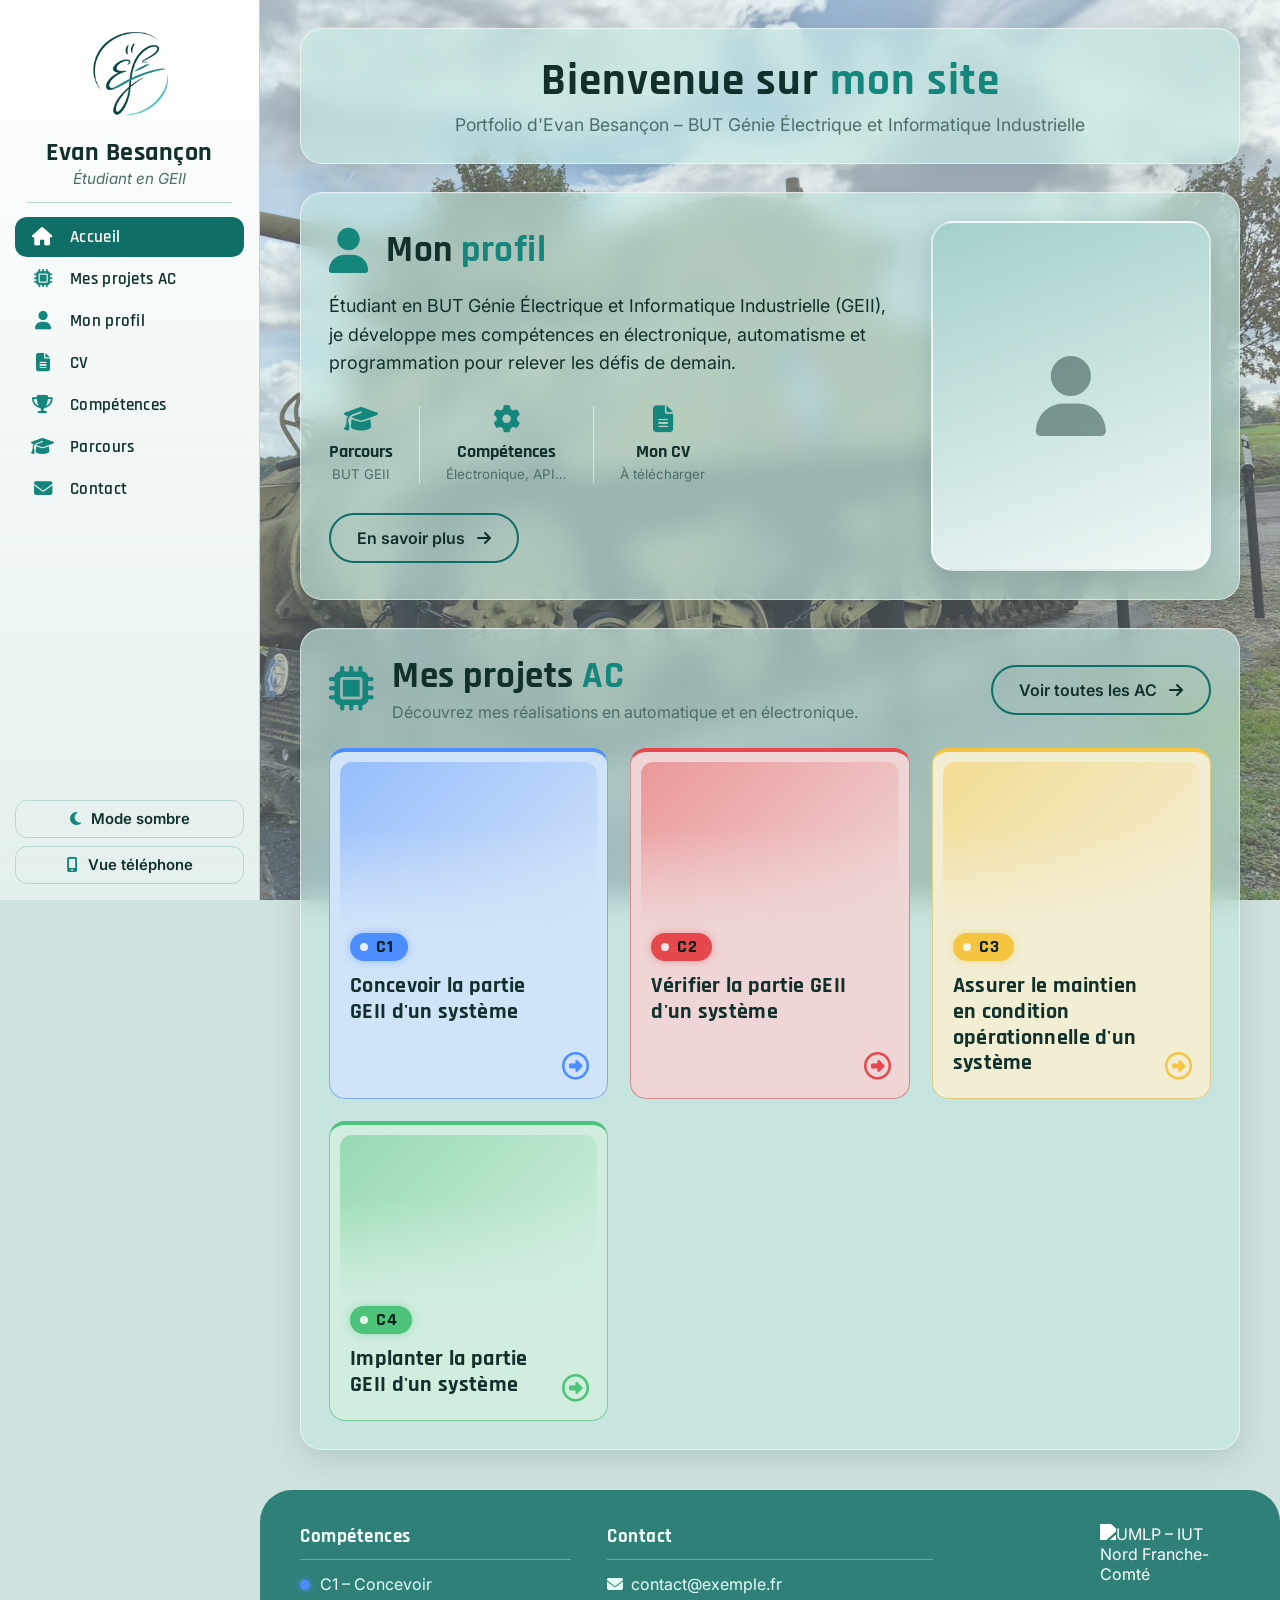
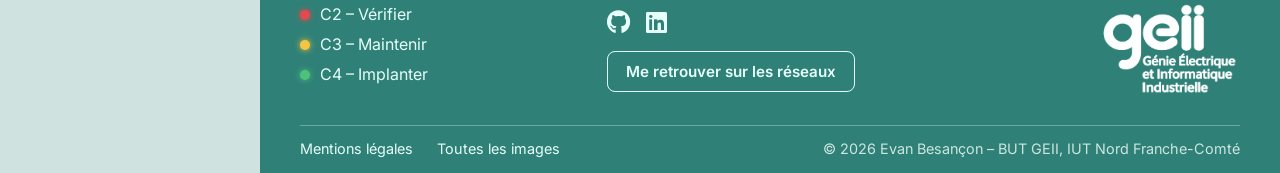
==== index.html @ 9018a8c1 "Update portfolio details and layout in index.html" ====
<!DOCTYPE html>
<html lang="fr">
<head>
  <meta charset="UTF-8">
  <meta name="viewport" content="width=device-width, initial-scale=1.0">
  <meta name="description" content="Portfolio d'Evan Besançon, étudiant en BUT GEII à l'IUT Nord Franche-Comté.">
  <title>Evan Besançon – Étudiant en GEII</title>
  <link rel="icon" href="images/logo.png">

  <link rel="preconnect" href="https://fonts.googleapis.com">
  <link rel="preconnect" href="https://fonts.gstatic.com" crossorigin>
  <link href="https://fonts.googleapis.com/css2?family=Inter:wght@400;500;600&family=Rajdhani:wght@600;700&display=swap" rel="stylesheet">
  <link rel="stylesheet" href="https://cdnjs.cloudflare.com/ajax/libs/font-awesome/6.5.1/css/all.min.css">

  <script>
    (function () {
      var root = document.documentElement;
      var theme = null, view = null;
      try { theme = localStorage.getItem("theme"); view = localStorage.getItem("view"); } catch (e) {}
      if (!theme) theme = window.matchMedia("(prefers-color-scheme: light)").matches ? "light" : "dark";
      if (!view) view = window.matchMedia("(max-width: 820px)").matches ? "phone" : "pc";
      root.setAttribute("data-theme", theme);
      root.setAttribute("data-view", view);
    })();
  </script>

  <style>
    /* ======================================================
       RÉGLAGES RAPIDES
       --wallpaper      : image de fond
       --veil-opacity   : voile sur l'image (0 = image pure)
       --glass-opacity  : part de turquoise des blocs vitrés
       --glass-blur     : intensité du flou derrière la vitre
       --logo-filter    : aspect des logos du footer
                          "brightness(0) invert(1)" = logos blancs
                          "none" = logos dans leurs couleurs d'origine
       ====================================================== */
    :root {
      --wallpaper: url("images/fond.jpg");
      --veil-opacity: .3;
      --glass-opacity: .65;
      --glass-blur: 14px;
      --logo-filter: brightness(0) invert(1);
    }

    /* ================= THÈMES ================= */
    :root, :root[data-theme="dark"] {
      --outer: #072523;
      --bg: #0c3835;
      --panel: #13524d;
      --card: #1a645e;
      --border: #2f8c84;
      --accent: #6fd6c8;
      --accent-dark: #23857b;
      --text: #f1ede0;
      --muted: #b5d6d0;
      --shadow: rgba(0, 0, 0, .35);
      --glass-bg: rgba(19, 82, 77, var(--glass-opacity));
      --glass-border: rgba(255, 255, 255, .18);
      --footer-bg: #082826;
      --footer-text: #f1ede0;
      --footer-link: #6fd6c8;
      --footer-line: rgba(255, 255, 255, .15);
    }
    :root[data-theme="light"] {
      --outer: #cfe2df;
      --bg: #e4f0ee;
      --panel: #ffffff;
      --card: #f1f8f7;
      --border: #b9d6d1;
      --accent: #14867b;
      --accent-dark: #0f6f66;
      --text: #10302c;
      --muted: #4b6e69;
      --shadow: rgba(16, 48, 44, .15);
      --glass-bg: rgba(196, 230, 225, var(--glass-opacity));
      --glass-border: rgba(255, 255, 255, .55);
      /* Footer plus clair en mode clair (change cette valeur pour ajuster) */
      --footer-bg: #2f8077;
      --footer-text: #f4fffd;
      --footer-link: #e6fffb;
      --footer-line: rgba(255, 255, 255, .3);
    }
    :root {
      --c1: #4c8dff;
      --c2: #e5484d;
      --c3: #f5c542;
      --c4: #4cc27a;
    }

    * { margin: 0; padding: 0; box-sizing: border-box; }
    html { scroll-behavior: smooth; }
    :root.menu-open body { overflow: hidden; }

    body {
      font-family: "Inter", "Segoe UI", Arial, sans-serif;
      background: var(--outer);
      color: var(--text);
      transition: background .3s, color .3s;
    }
    h1, h2, h3, h4, .badge, .menu a, .topbar-title { font-family: "Rajdhani", "Inter", sans-serif; }

    /* ================= FOND D'ÉCRAN ================= */
    body::before {
      content: "";
      position: fixed; inset: 0;
      z-index: -2;
      background-color: var(--bg);
      background-image: var(--wallpaper);
      background-size: cover;
      background-position: center;
      background-repeat: no-repeat;
    }
    body::after {
      content: "";
      position: fixed; inset: 0;
      z-index: -1;
      background: var(--outer);
      opacity: var(--veil-opacity);
      pointer-events: none;
    }

    /* ================= STRUCTURE ================= */
    .app { display: flex; min-height: 100vh; background: transparent; }
    .drawer-layer { display: contents; }
    .overlay { display: none; }
    .topbar { display: none; }
    .page { flex: 1; min-width: 0; display: flex; flex-direction: column; min-height: 100vh; }

    /* ================= ANIMATION (sans flash) ================= */
    .boot { animation: boot .7s ease-out backwards; animation-delay: calc(var(--i, 0) * 110ms); }
    @keyframes boot {
      from { opacity: 0; transform: translateY(12px); }
      to   { opacity: 1; transform: none; }
    }
    .badge { box-shadow: 0 0 8px 0 color-mix(in srgb, var(--c) 45%, transparent); }
    .led { animation: led 1s ease-out backwards; animation-delay: calc(var(--i, 0) * 110ms + 300ms); }
    @keyframes led {
      from { box-shadow: 0 0 0 0 transparent; filter: brightness(.85); }
      60%  { box-shadow: 0 0 12px 1px color-mix(in srgb, var(--c) 55%, transparent); }
      to   { box-shadow: 0 0 8px 0 color-mix(in srgb, var(--c) 45%, transparent); filter: none; }
    }
    @media (prefers-reduced-motion: reduce) {
      .boot, .led { animation: none !important; }
      html { scroll-behavior: auto; }
    }

    /* ================= BARRE LATÉRALE ================= */
    .sidebar {
      width: 260px;
      flex-shrink: 0;
      align-self: flex-start;
      background: linear-gradient(180deg, var(--panel), var(--bg));
      border-right: 1px solid var(--border);
      padding: 20px 15px 16px;
      display: flex;
      flex-direction: column;
      position: sticky;
      top: 0;
      height: 100vh;
      overflow-y: auto;
      scrollbar-width: thin;
    }
    .logo { text-align: center; }
    .logo img { width: 110px; height: 110px; object-fit: contain; }
    .logo h1 { font-size: 1.6rem; margin-top: 4px; letter-spacing: .5px; line-height: 1.15; }
    .logo p { font-style: italic; color: var(--muted); margin-top: 2px; font-size: .95rem; }
    .sidebar hr { border: none; border-top: 1px solid var(--border); margin: 14px 12px; }

    .menu { list-style: none; display: flex; flex-direction: column; gap: 2px; }
    .menu a {
      display: flex; align-items: center; gap: 14px;
      padding: 9px 15px;
      border-radius: 12px;
      color: var(--text);
      text-decoration: none;
      font-weight: 600;
      font-size: 1.05rem;
      letter-spacing: .3px;
      transition: background .2s;
    }
    .menu a i { width: 26px; text-align: center; font-size: 1.15rem; color: var(--accent); }
    .menu a:hover { background: color-mix(in srgb, var(--accent) 18%, transparent); }
    .menu a.active { background: var(--accent-dark); color: #fff; }
    .menu a.active i { color: #fff; }

    .sidebar-bottom { margin-top: auto; padding-top: 14px; }
    .toggles { display: flex; flex-direction: column; gap: 8px; }
    .toggle-btn {
      width: 100%;
      display: flex; align-items: center; justify-content: center; gap: 10px;
      padding: 9px 14px;
      background: transparent;
      color: var(--text);
      border: 1px solid var(--border);
      border-radius: 12px;
      font: 600 .93rem "Inter", sans-serif;
      cursor: pointer;
      transition: background .2s;
    }
    .toggle-btn:hover { background: color-mix(in srgb, var(--accent) 18%, transparent); }
    .toggle-btn i { color: var(--accent); }

    :root[data-theme="dark"]  .icon-moon, :root[data-theme="dark"]  .lbl-dark  { display: none; }
    :root[data-theme="light"] .icon-sun,  :root[data-theme="light"] .lbl-light { display: none; }
    :root[data-view="pc"]    .icon-desktop, :root[data-view="pc"]    .lbl-pc    { display: none; }
    :root[data-view="phone"] .icon-phone,   :root[data-view="phone"] .lbl-phone { display: none; }

    @media (max-height: 760px) {
      .sidebar { padding: 14px 14px 12px; }
      .logo img { width: 84px; height: 84px; }
      .logo h1 { font-size: 1.4rem; }
      .sidebar hr { margin: 10px 12px; }
      .menu a { padding: 7px 14px; font-size: 1rem; }
      .toggle-btn { padding: 7px 12px; }
    }

    /* ================= CONTENU ================= */
    main { flex: 1; padding: 28px 40px 40px; display: flex; flex-direction: column; gap: 28px; }

    section.block {
      background: var(--glass-bg);
      -webkit-backdrop-filter: blur(var(--glass-blur)) saturate(1.2);
      backdrop-filter: blur(var(--glass-blur)) saturate(1.2);
      border: 1px solid var(--glass-border);
      border-radius: 22px;
      padding: 28px;
      box-shadow: 0 8px 32px var(--shadow), inset 0 1px 0 rgba(255, 255, 255, .12);
    }
    .section-header {
      display: flex; align-items: center; justify-content: space-between;
      flex-wrap: wrap; gap: 16px;
      margin-bottom: 26px;
    }
    .section-title { display: flex; align-items: center; gap: 18px; }
    .section-title > i { font-size: 2.8rem; color: var(--accent); }
    .section-title h2 { font-size: 2.3rem; line-height: 1.1; letter-spacing: .5px; }
    .section-title h2 span { color: var(--accent); }
    .section-title p { color: var(--muted); margin-top: 4px; }

    .btn {
      display: inline-flex; align-items: center; gap: 12px;
      padding: 13px 26px;
      border: 2px solid var(--accent-dark);
      border-radius: 40px;
      color: var(--text);
      text-decoration: none;
      font-weight: 600;
      transition: background .2s, color .2s;
    }
    .btn:hover { background: var(--accent-dark); color: #fff; }

    /* ================= BANNIÈRE DE BIENVENUE ================= */
    .welcome { text-align: center; padding: 30px 28px; }
    .welcome h2 { font-size: 2.8rem; line-height: 1.1; letter-spacing: 1px; }
    .welcome h2 span { color: var(--accent); }
    .welcome p { color: var(--muted); margin-top: 8px; font-size: 1.1rem; }

    /* ================= PROFIL ================= */
    .profile-layout { display: grid; grid-template-columns: 1fr 280px; gap: 36px; align-items: center; }
    .profile-content .section-title { margin-bottom: 18px; }
    .profile-text { font-size: 1.12rem; line-height: 1.6; margin-bottom: 28px; }

    .profile-info { display: flex; flex-wrap: wrap; row-gap: 14px; margin-bottom: 30px; }
    .info-item {
      text-align: center; padding: 0 26px;
      border-left: 1px solid var(--glass-border);
      color: var(--text); text-decoration: none;
    }
    .info-item:first-child { border-left: none; padding-left: 0; }
    .info-item i { font-size: 1.7rem; color: var(--accent); }
    .info-item strong { display: block; margin-top: 8px; font-family: "Rajdhani", sans-serif; font-size: 1.1rem; }
    .info-item small { color: var(--muted); }

    /* Emplacement de la photo : dépose images/photo.jpg */
    .profile-photo {
      position: relative;
      aspect-ratio: 4 / 5;
      border-radius: 22px;
      overflow: hidden;
      border: 2px solid var(--glass-border);
      background: linear-gradient(160deg, color-mix(in srgb, var(--accent) 35%, var(--card)), var(--card));
      box-shadow: 0 8px 28px var(--shadow);
      display: grid; place-items: center;
    }
    .profile-photo > i { font-size: 5rem; color: color-mix(in srgb, var(--text) 45%, transparent); }
    .profile-photo img { position: absolute; inset: 0; width: 100%; height: 100%; object-fit: cover; }

    /* ================= CARTES C1 → C4 (pleines) ================= */
    .projects {
      display: grid;
      grid-template-columns: repeat(auto-fit, minmax(220px, 1fr));
      gap: 22px;
    }
    .project-card {
      --card-bg: color-mix(in srgb, var(--c) 20%, var(--card));
      position: relative;
      display: flex; flex-direction: column;
      background: var(--card-bg);
      border: 1px solid color-mix(in srgb, var(--c) 55%, var(--border));
      border-top: 4px solid var(--c);
      border-radius: 16px;
      overflow: hidden;
      color: var(--text);
      text-decoration: none;
      transition: transform .25s, box-shadow .25s;
    }
    .project-card:hover {
      transform: translateY(-5px);
      box-shadow: 0 12px 30px color-mix(in srgb, var(--c) 40%, transparent);
    }
    .project-card.c1 { --c: var(--c1); }
    .project-card.c2 { --c: var(--c2); }
    .project-card.c3 { --c: var(--c3); }
    .project-card.c4 { --c: var(--c4); }

    /* Espace image : arrondi, fond en dégradé vers la couleur de la carte */
    .thumb {
      position: relative;
      height: 165px;
      margin: 10px 10px 0;
      border-radius: 12px;
      overflow: hidden;
      background-image:
        var(--img, none),
        linear-gradient(135deg, color-mix(in srgb, var(--c) 55%, var(--card)), color-mix(in srgb, var(--c) 18%, var(--card)));
      background-size: cover;
      background-position: center;
    }
    .thumb::after {
      content: "";
      position: absolute; inset: 0;
      background: linear-gradient(180deg, transparent 40%, var(--card-bg) 100%);
    }
    .card-body {
      position: relative;
      padding: 6px 20px 22px;
      flex: 1;
      display: flex; flex-direction: column; gap: 12px;
    }
    .badge {
      align-self: flex-start;
      display: inline-flex; align-items: center; gap: 8px;
      padding: 3px 14px 3px 10px;
      border-radius: 20px;
      background: var(--c);
      color: #0b1f1c;
      font-weight: 700;
      font-size: 1.1rem;
      letter-spacing: 1px;
    }
    .badge::before { content: ""; width: 8px; height: 8px; border-radius: 50%; background: #fff; opacity: .85; }
    .project-card h3 { font-size: 1.35rem; line-height: 1.2; letter-spacing: .3px; padding-right: 40px; }
    .project-card .go {
      position: absolute; right: 18px; bottom: 18px;
      font-size: 1.7rem;
      color: var(--c);
      transition: transform .2s;
    }
    .project-card:hover .go { transform: translateX(4px); }

    /* ================= FOOTER (compact) ================= */
    footer {
      background: var(--footer-bg);
      color: var(--footer-text);
      border-radius: 32px 32px 0 0;
      padding: 34px 40px 16px;
      transition: background .3s;
    }
    .footer-grid {
      display: grid;
      grid-template-columns: 1fr 1.2fr 1fr;
      gap: 36px;
      padding-bottom: 24px;
      border-bottom: 1px solid var(--footer-line);
    }
    footer h4 {
      font-size: 1.2rem;
      letter-spacing: .5px;
      padding-bottom: 10px;
      margin-bottom: 14px;
      border-bottom: 1px solid var(--footer-line);
    }
    footer ul { list-style: none; display: flex; flex-direction: column; gap: 10px; }
    footer a { color: var(--footer-link); text-decoration: none; }
    footer a:hover { text-decoration: underline; }
    .dot {
      display: inline-block; width: 10px; height: 10px; border-radius: 50%;
      margin-right: 10px;
      box-shadow: 0 0 6px currentColor;
    }
    .dot.c1 { background: var(--c1); color: var(--c1); }
    .dot.c2 { background: var(--c2); color: var(--c2); }
    .dot.c3 { background: var(--c3); color: var(--c3); }
    .dot.c4 { background: var(--c4); color: var(--c4); }

    .socials { display: flex; gap: 16px; font-size: 1.5rem; margin: 14px 0; }
    .btn-footer {
      display: inline-block;
      padding: 10px 18px;
      border: 1px solid var(--footer-link);
      border-radius: 8px;
      font-weight: 600;
      font-size: .95rem;
    }
    .btn-footer:hover { background: var(--footer-link); color: var(--footer-bg); text-decoration: none; }

    /* Logos sans fond, petits */
    .footer-logo { display: flex; flex-direction: column; gap: 12px; align-items: flex-end; }
    .footer-logo img { display: block; width: 100%; max-width: 140px; filter: var(--logo-filter); }

    .footer-bottom {
      display: flex; flex-wrap: wrap; justify-content: space-between; gap: 10px;
      padding-top: 14px;
      font-size: .9rem;
    }
    .footer-bottom ul { flex-direction: row; flex-wrap: wrap; gap: 24px; }
    .footer-bottom span { opacity: .8; }

    /* ======================================================
       VUE TÉLÉPHONE
       ====================================================== */
    :root[data-view="phone"] .app {
      display: block;
      max-width: 430px;
      margin: 0 auto;
      background: transparent;
      border-inline: 1px solid var(--border);
      box-shadow: 0 0 40px var(--shadow);
    }
    :root[data-view="phone"] .topbar {
      display: flex; align-items: center; justify-content: space-between;
      position: sticky; top: 0; z-index: 20;
      padding: 10px 14px;
      background: var(--panel);
      border-bottom: 1px solid var(--border);
    }
    .topbar-btn {
      width: 44px; height: 44px;
      display: grid; place-items: center;
      background: transparent;
      color: var(--text);
      border: 1px solid var(--border);
      border-radius: 12px;
      font-size: 1.25rem;
      cursor: pointer;
    }
    .topbar-btn i { color: var(--accent); }
    .topbar-title { font-size: 1.35rem; font-weight: 700; letter-spacing: .5px; }

    :root[data-view="phone"] .drawer-layer {
      display: block;
      position: fixed; top: 0; bottom: 0;
      left: max(0px, calc(50vw - 215px));
      width: min(100vw, 430px);
      overflow: hidden;
      pointer-events: none;
      z-index: 50;
    }
    :root[data-view="phone"] .overlay {
      display: block;
      position: absolute; inset: 0;
      background: rgba(0, 0, 0, .55);
      opacity: 0;
      transition: opacity .3s;
    }
    :root[data-view="phone"] .sidebar {
      position: absolute; top: 0; bottom: 0; left: 0;
      width: 285px; max-width: 85%;
      height: auto;
      align-self: auto;
      transform: translateX(-100%);
      visibility: hidden;
      transition: transform .3s ease, visibility .3s;
      pointer-events: auto;
      box-shadow: 8px 0 30px var(--shadow);
    }
    :root.menu-open .overlay { opacity: 1; pointer-events: auto; }
    :root.menu-open .sidebar { transform: none; visibility: visible; }

    :root[data-view="phone"] main { padding: 18px 16px 28px; gap: 20px; }
    :root[data-view="phone"] section.block { padding: 18px; border-radius: 18px; }
    :root[data-view="phone"] .section-header { margin-bottom: 18px; }
    :root[data-view="phone"] .section-title > i { font-size: 2.1rem; }
    :root[data-view="phone"] .section-title h2 { font-size: 1.8rem; }
    :root[data-view="phone"] .section-title p { font-size: .92rem; }
    :root[data-view="phone"] .btn { padding: 11px 20px; font-size: .95rem; }
    :root[data-view="phone"] .welcome h2 { font-size: 2rem; }
    :root[data-view="phone"] .welcome p { font-size: 1rem; }
    :root[data-view="phone"] .profile-layout { grid-template-columns: 1fr; gap: 22px; }
    :root[data-view="phone"] .profile-photo { order: -1; width: 70%; max-width: 240px; margin: 0 auto; }
    :root[data-view="phone"] .profile-text { font-size: 1rem; }
    :root[data-view="phone"] .info-item { padding: 0 16px; }
    :root[data-view="phone"] .projects { grid-template-columns: 1fr; gap: 16px; }
    :root[data-view="phone"] footer { padding: 28px 20px 16px; border-radius: 26px 26px 0 0; }
    :root[data-view="phone"] .footer-grid { grid-template-columns: 1fr; gap: 24px; }
    :root[data-view="phone"] .footer-logo { align-items: flex-start; flex-direction: row; gap: 20px; }
    :root[data-view="phone"] .footer-logo img { max-width: 120px; }
    :root[data-view="phone"] .footer-bottom { flex-direction: column; }

    @media (max-width: 1000px) {
      :root[data-view="pc"] .profile-layout { grid-template-columns: 1fr 220px; }
    }
  </style>
</head>
<body>
<div class="app">

  <!-- ============ TIROIR (sidebar) ============ -->
  <div class="drawer-layer">
    <div class="overlay" id="overlay"></div>

    <aside class="sidebar" id="sidebar">
      <div class="logo boot" style="--i:0">
        <img src="images/logo.png" alt="Logo Evan Besançon">
        <h1>Evan Besançon</h1>
        <p>Étudiant en GEII</p>
      </div>
      <hr>
      <ul class="menu">
        <li class="boot" style="--i:1"><a href="index.html" class="active"><i class="fa-solid fa-house"></i> Accueil</a></li>
        <li class="boot" style="--i:1"><a href="projets.html"><i class="fa-solid fa-microchip"></i> Mes projets AC</a></li>
        <li class="boot" style="--i:2"><a href="profil.html"><i class="fa-solid fa-user"></i> Mon profil</a></li>
        <li class="boot" style="--i:2"><a href="cv.html"><i class="fa-solid fa-file-lines"></i> CV</a></li>
        <li class="boot" style="--i:3"><a href="competences.html"><i class="fa-solid fa-trophy"></i> Compétences</a></li>
        <li class="boot" style="--i:3"><a href="parcours.html"><i class="fa-solid fa-graduation-cap"></i> Parcours</a></li>
        <li class="boot" style="--i:4"><a href="contact.html"><i class="fa-solid fa-envelope"></i> Contact</a></li>
      </ul>

      <div class="sidebar-bottom boot" style="--i:4">
        <div class="toggles">
          <button class="toggle-btn" data-action="theme" type="button" aria-label="Changer de thème">
            <i class="fa-solid fa-moon icon-moon"></i>
            <i class="fa-solid fa-sun icon-sun"></i>
            <span class="lbl-light">Mode clair</span>
            <span class="lbl-dark">Mode sombre</span>
          </button>
          <button class="toggle-btn" data-action="view" type="button" aria-label="Changer de vue">
            <i class="fa-solid fa-mobile-screen icon-phone"></i>
            <i class="fa-solid fa-desktop icon-desktop"></i>
            <span class="lbl-phone">Vue téléphone</span>
            <span class="lbl-pc">Vue PC</span>
          </button>
        </div>
      </div>
    </aside>
  </div>

  <!-- ============ PAGE ============ -->
  <div class="page">

    <header class="topbar">
      <button class="topbar-btn" id="menuBtn" type="button" aria-label="Ouvrir le menu" aria-expanded="false">
        <i class="fa-solid fa-bars"></i>
      </button>
      <span class="topbar-title">Evan Besançon</span>
      <button class="topbar-btn" data-action="view" type="button" aria-label="Passer en vue PC">
        <i class="fa-solid fa-desktop"></i>
      </button>
    </header>

    <main>

      <!-- BIENVENUE -->
      <section class="block welcome boot" style="--i:1">
        <h2>Bienvenue sur <span>mon site</span></h2>
        <p>Portfolio d'Evan Besançon – BUT Génie Électrique et Informatique Industrielle</p>
      </section>

      <!-- PROFIL -->
      <section class="block boot" style="--i:2">
        <div class="profile-layout">
          <div class="profile-content">
            <div class="section-title">
              <i class="fa-solid fa-user"></i>
              <h2>Mon <span>profil</span></h2>
            </div>

            <p class="profile-text">
              Étudiant en BUT Génie Électrique et Informatique Industrielle (GEII),
              je développe mes compétences en électronique, automatisme et
              programmation pour relever les défis de demain.
            </p>

            <div class="profile-info">
              <a class="info-item" href="parcours.html">
                <i class="fa-solid fa-graduation-cap"></i>
                <strong>Parcours</strong>
                <small>BUT GEII</small>
              </a>
              <a class="info-item" href="competences.html">
                <i class="fa-solid fa-gear"></i>
                <strong>Compétences</strong>
                <small>Électronique, API…</small>
              </a>
              <a class="info-item" href="cv.pdf" download>
                <i class="fa-solid fa-file-lines"></i>
                <strong>Mon CV</strong>
                <small>À télécharger</small>
              </a>
            </div>

            <a href="profil.html" class="btn">En savoir plus <i class="fa-solid fa-arrow-right"></i></a>
          </div>

          <!-- Ta photo : dépose images/photo.jpg -->
          <div class="profile-photo">
            <i class="fa-solid fa-user"></i>
            <img src="images/photo.jpg" alt="Photo d'Evan Besançon" onerror="this.remove()">
          </div>
        </div>
      </section>

      <!-- COMPÉTENCES C1 → C4 -->
      <section class="block boot" style="--i:3">
        <div class="section-header">
          <div class="section-title">
            <i class="fa-solid fa-microchip"></i>
            <div>
              <h2>Mes projets <span>AC</span></h2>
              <p>Découvrez mes réalisations en automatique et en électronique.</p>
            </div>
          </div>
          <a href="projets.html" class="btn">Voir toutes les AC <i class="fa-solid fa-arrow-right"></i></a>
        </div>

        <div class="projects">
          <a href="c1.html" class="project-card c1 boot" style="--i:4">
            <div class="thumb" style="--img:url('images/c1.jpg')"></div>
            <div class="card-body">
              <span class="badge led" style="--i:4">C1</span>
              <h3>Concevoir la partie GEII d'un système</h3>
              <i class="fa-regular fa-circle-right go"></i>
            </div>
          </a>

          <a href="c2.html" class="project-card c2 boot" style="--i:5">
            <div class="thumb" style="--img:url('images/c2.jpg')"></div>
            <div class="card-body">
              <span class="badge led" style="--i:5">C2</span>
              <h3>Vérifier la partie GEII d'un système</h3>
              <i class="fa-regular fa-circle-right go"></i>
            </div>
          </a>

          <a href="c3.html" class="project-card c3 boot" style="--i:6">
            <div class="thumb" style="--img:url('images/c3.jpg')"></div>
            <div class="card-body">
              <span class="badge led" style="--i:6">C3</span>
              <h3>Assurer le maintien en condition opérationnelle d'un système</h3>
              <i class="fa-regular fa-circle-right go"></i>
            </div>
          </a>

          <a href="c4.html" class="project-card c4 boot" style="--i:7">
            <div class="thumb" style="--img:url('images/c4.jpg')"></div>
            <div class="card-body">
              <span class="badge led" style="--i:7">C4</span>
              <h3>Implanter la partie GEII d'un système</h3>
              <i class="fa-regular fa-circle-right go"></i>
            </div>
          </a>
        </div>
      </section>

    </main>

    <!-- ============ FOOTER ============ -->
    <footer>
      <div class="footer-grid">

        <div>
          <h4>Compétences</h4>
          <ul>
            <li><a href="c1.html"><span class="dot c1"></span>C1 – Concevoir</a></li>
            <li><a href="c2.html"><span class="dot c2"></span>C2 – Vérifier</a></li>
            <li><a href="c3.html"><span class="dot c3"></span>C3 – Maintenir</a></li>
            <li><a href="c4.html"><span class="dot c4"></span>C4 – Implanter</a></li>
          </ul>
        </div>

        <div>
          <h4>Contact</h4>
          <ul>
            <li><a href="mailto:contact@exemple.fr"><i class="fa-solid fa-envelope"></i>&nbsp; contact@exemple.fr</a></li>
          </ul>
          <div class="socials">
            <!-- TON LIEN GITHUB ICI -->
            <a href="#" aria-label="GitHub" target="_blank" rel="noopener"><i class="fa-brands fa-github"></i></a>
            <!-- TON LIEN LINKEDIN ICI -->
            <a href="#" aria-label="LinkedIn" target="_blank" rel="noopener"><i class="fa-brands fa-linkedin"></i></a>
          </div>
          <a href="contact.html" class="btn-footer">Me retrouver sur les réseaux</a>
        </div>

        <div class="footer-logo">
          <img src="images/logo-partenaires.png" alt="UMLP – IUT Nord Franche-Comté">
          <img src="images/logo-geii.png" alt="Logo GEII – IUT Nord Franche-Comté">
        </div>

      </div>

      <div class="footer-bottom">
        <ul>
          <li><a href="mentions-legales.html">Mentions légales</a></li>
          <li><a href="images.html">Toutes les images</a></li>
        </ul>
        <span>© 2026 Evan Besançon – BUT GEII, IUT Nord Franche-Comté</span>
      </div>
    </footer>

  </div>
</div>

<script>
  (function () {
    var root = document.documentElement;
    var menuBtn = document.getElementById("menuBtn");

    function save(key, value) { try { localStorage.setItem(key, value); } catch (e) {} }

    function setMenu(open) {
      root.classList.toggle("menu-open", open);
      menuBtn.setAttribute("aria-expanded", open ? "true" : "false");
      menuBtn.setAttribute("aria-label", open ? "Fermer le menu" : "Ouvrir le menu");
    }

    menuBtn.addEventListener("click", function () { setMenu(!root.classList.contains("menu-open")); });
    document.getElementById("overlay").addEventListener("click", function () { setMenu(false); });
    document.addEventListener("keydown", function (e) { if (e.key === "Escape") setMenu(false); });
    document.querySelectorAll(".menu a").forEach(function (a) {
      a.addEventListener("click", function () { setMenu(false); });
    });

    document.querySelectorAll('[data-action="theme"]').forEach(function (btn) {
      btn.addEventListener("click", function () {
        var next = root.getAttribute("data-theme") === "dark" ? "light" : "dark";
        root.setAttribute("data-theme", next);
        save("theme", next);
      });
    });

    document.querySelectorAll('[data-action="view"]').forEach(function (btn) {
      btn.addEventListener("click", function () {
        var next = root.getAttribute("data-view") === "pc" ? "phone" : "pc";
        root.setAttribute("data-view", next);
        save("view", next);
        setMenu(false);
      });
    });
  })();
</script>
</body>
</html>
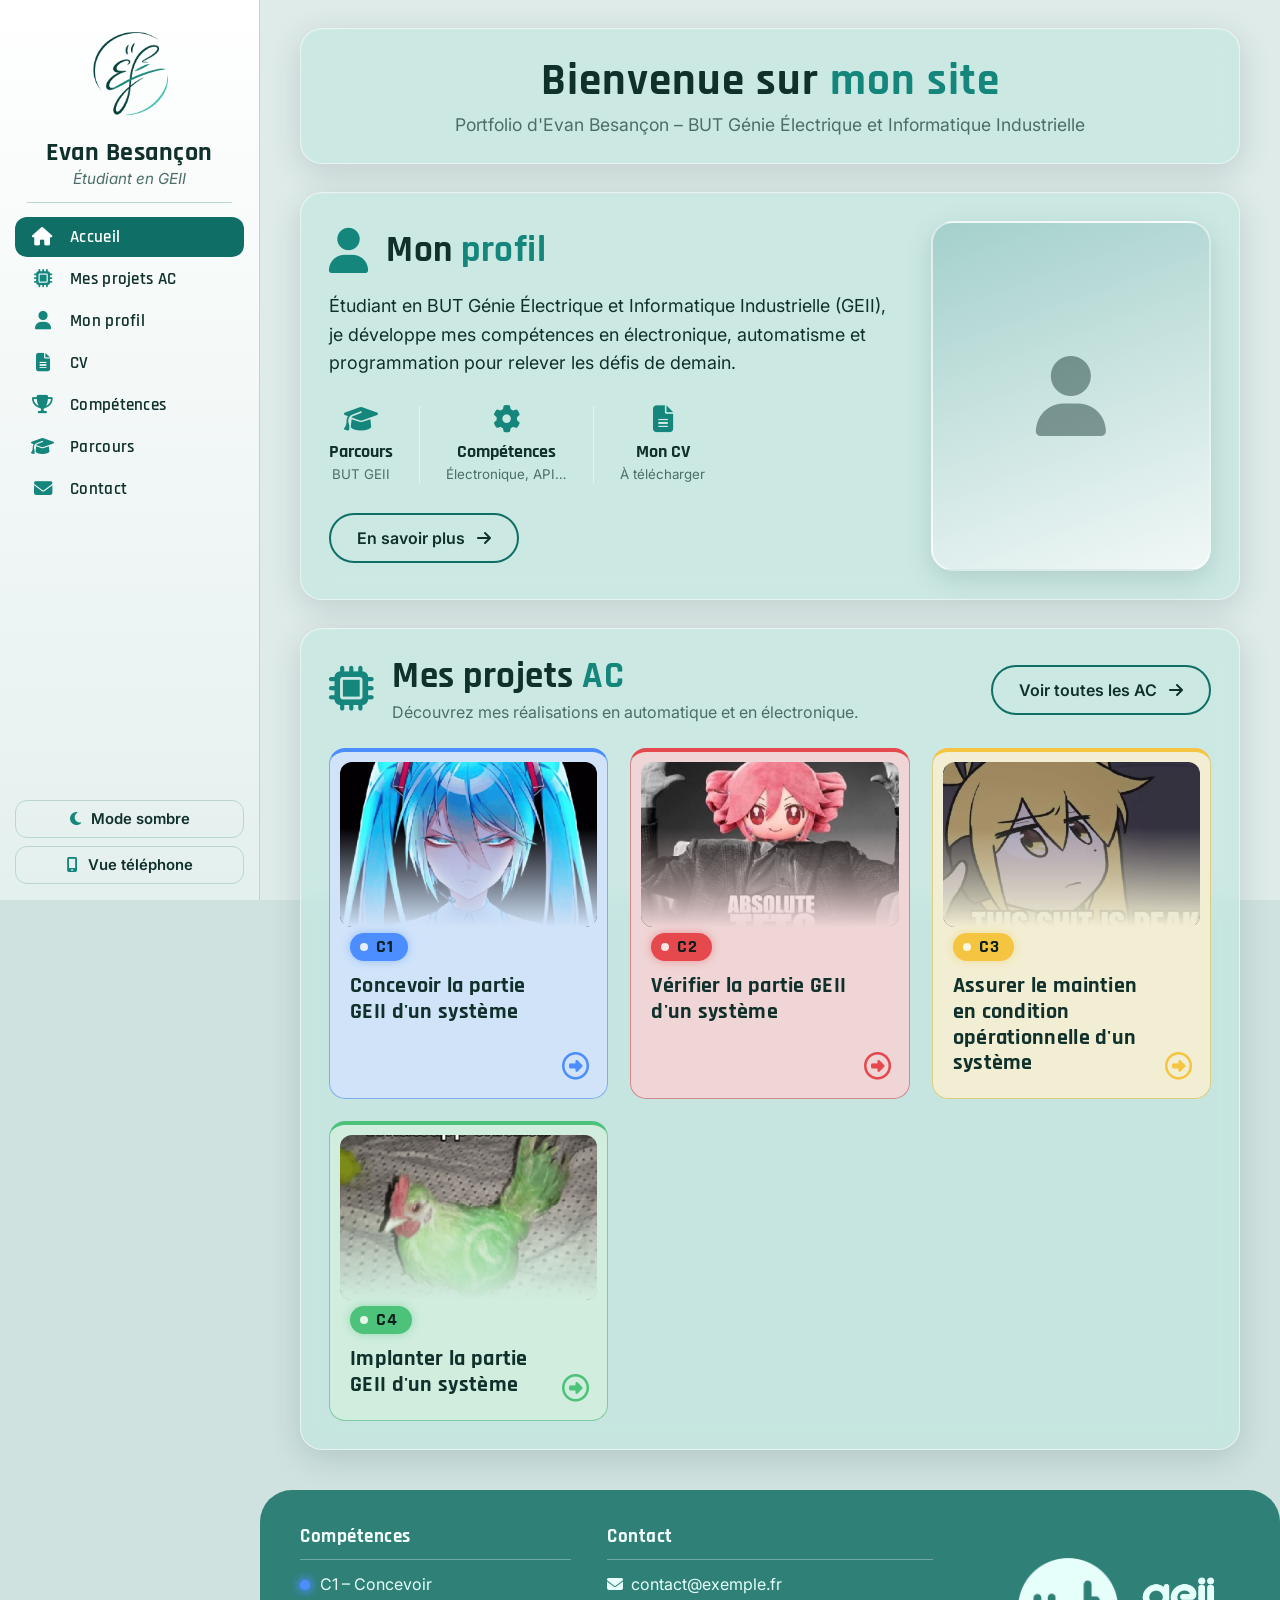
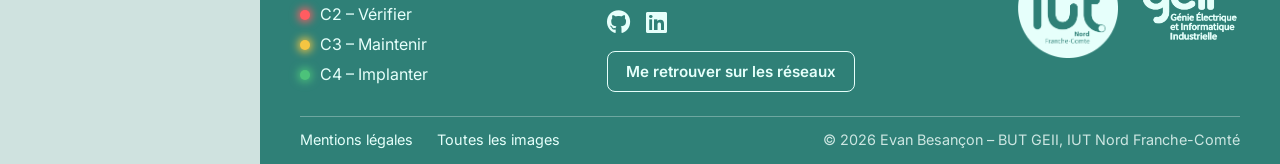
==== commit cdfba771: "Refactor footer logo layout and styles Updated footer styles and logo display in index.html." ====
--- a/index.html
+++ b/index.html
@@ -384,15 +384,17 @@
     footer ul { list-style: none; display: flex; flex-direction: column; gap: 10px; }
     footer a { color: var(--footer-link); text-decoration: none; }
     footer a:hover { text-decoration: underline; }
+
+    /* Voyants C1 → C4 (rouge éclairci pour briller autant que les autres) */
     .dot {
       display: inline-block; width: 10px; height: 10px; border-radius: 50%;
       margin-right: 10px;
-      box-shadow: 0 0 6px currentColor;
-    }
-    .dot.c1 { background: var(--c1); color: var(--c1); }
-    .dot.c2 { background: var(--c2); color: var(--c2); }
-    .dot.c3 { background: var(--c3); color: var(--c3); }
-    .dot.c4 { background: var(--c4); color: var(--c4); }
+      box-shadow: 0 0 9px 2px currentColor;
+    }
+    .dot.c1 { background: #4c8dff; color: #4c8dff; }
+    .dot.c2 { background: #ff5c61; color: #ff5c61; }
+    .dot.c3 { background: #f5c542; color: #f5c542; }
+    .dot.c4 { background: #4cc27a; color: #4cc27a; }
 
     .socials { display: flex; gap: 16px; font-size: 1.5rem; margin: 14px 0; }
     .btn-footer {
@@ -405,9 +407,22 @@
     }
     .btn-footer:hover { background: var(--footer-link); color: var(--footer-bg); text-decoration: none; }
 
-    /* Logos sans fond, petits */
-    .footer-logo { display: flex; flex-direction: column; gap: 12px; align-items: flex-end; }
-    .footer-logo img { display: block; width: 100%; max-width: 140px; filter: var(--logo-filter); }
+    /* Logos : même vert clair que les liens, côte à côte */
+    .footer-logo {
+      display: flex;
+      flex-direction: row;
+      align-items: center;
+      justify-content: flex-end;
+      gap: 22px;
+    }
+    .logo-tint {
+      display: block;
+      width: 100px;
+      background: var(--footer-link);
+      -webkit-mask: var(--logo) center / contain no-repeat;
+      mask: var(--logo) center / contain no-repeat;
+    }
+    .logo-tint img { display: block; width: 100%; opacity: 0; }
 
     .footer-bottom {
       display: flex; flex-wrap: wrap; justify-content: space-between; gap: 10px;
@@ -694,8 +709,12 @@
         </div>
 
         <div class="footer-logo">
-          <img src="images/logo-partenaires.png" alt="UMLP – IUT Nord Franche-Comté">
-          <img src="images/logo-geii.png" alt="Logo GEII – IUT Nord Franche-Comté">
+          <span class="logo-tint" style="--logo:url('images/logo-partenaires.png')">
+            <img src="images/logo-partenaires.png" alt="UMLP – IUT Nord Franche-Comté">
+          </span>
+          <span class="logo-tint" style="--logo:url('images/logo-geii.png')">
+            <img src="images/logo-geii.png" alt="Logo GEII – IUT Nord Franche-Comté">
+          </span>
         </div>
 
       </div>
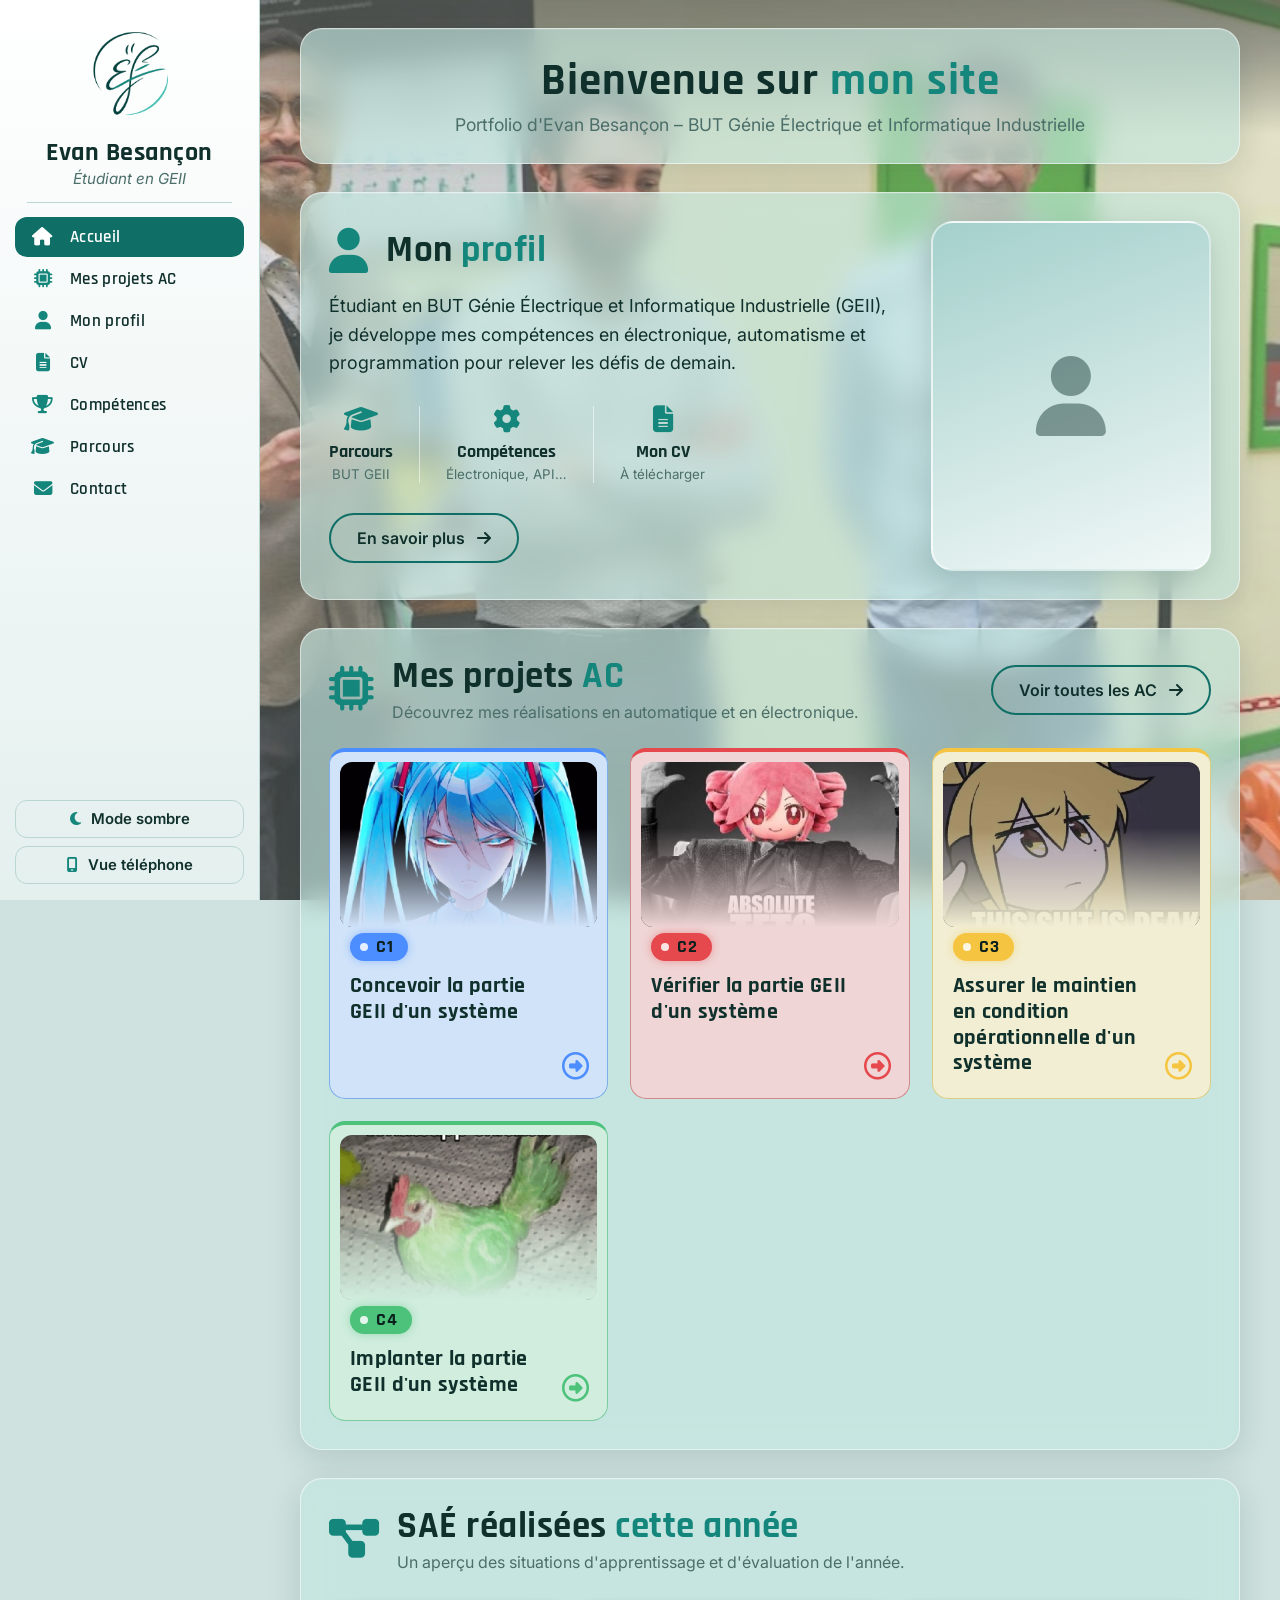
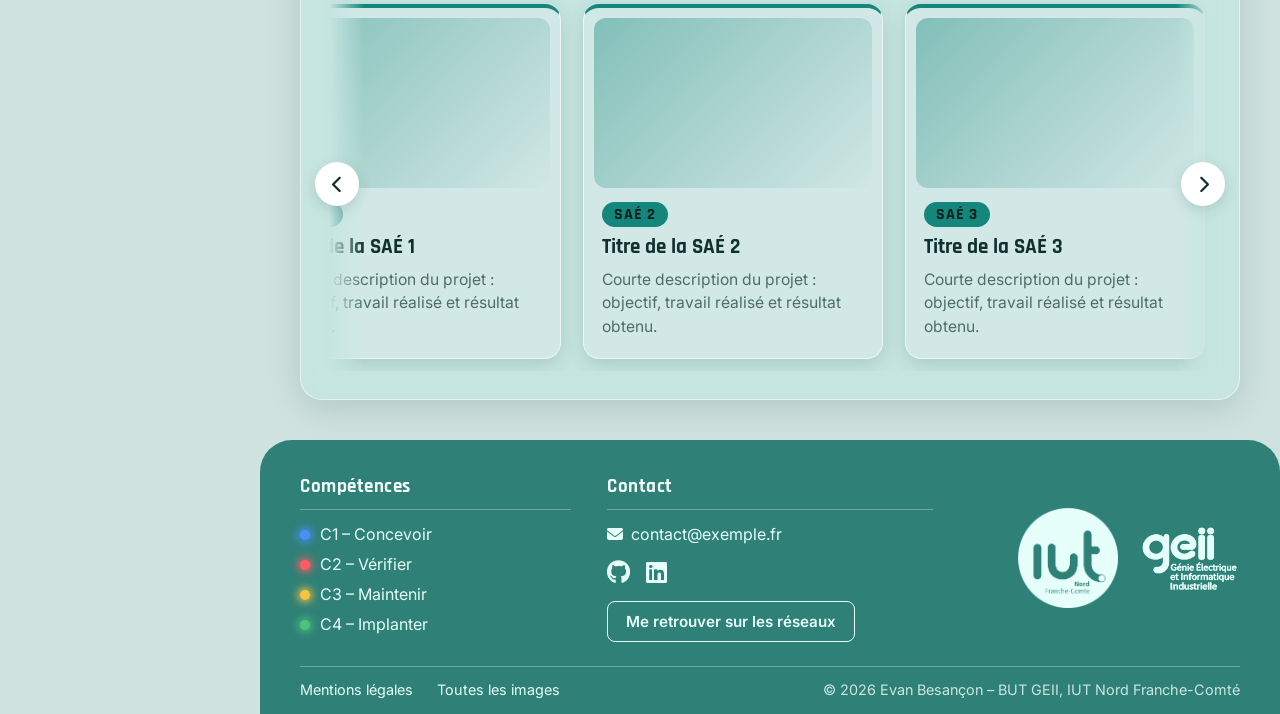
==== commit 29cee62c: "Refactor styles and add SAÉ carousel functionality Removed logo filter variable and adjusted footer " ====
--- a/index.html
+++ b/index.html
@@ -31,16 +31,12 @@
        --veil-opacity   : voile sur l'image (0 = image pure)
        --glass-opacity  : part de turquoise des blocs vitrés
        --glass-blur     : intensité du flou derrière la vitre
-       --logo-filter    : aspect des logos du footer
-                          "brightness(0) invert(1)" = logos blancs
-                          "none" = logos dans leurs couleurs d'origine
        ====================================================== */
     :root {
       --wallpaper: url("images/fond.jpg");
       --veil-opacity: .3;
       --glass-opacity: .65;
       --glass-blur: 14px;
-      --logo-filter: brightness(0) invert(1);
     }
 
     /* ================= THÈMES ================= */
@@ -75,7 +71,6 @@
       --shadow: rgba(16, 48, 44, .15);
       --glass-bg: rgba(196, 230, 225, var(--glass-opacity));
       --glass-border: rgba(255, 255, 255, .55);
-      /* Footer plus clair en mode clair (change cette valeur pour ajuster) */
       --footer-bg: #2f8077;
       --footer-text: #f4fffd;
       --footer-link: #e6fffb;
@@ -216,7 +211,7 @@
     }
 
     /* ================= CONTENU ================= */
-    main { flex: 1; padding: 28px 40px 40px; display: flex; flex-direction: column; gap: 28px; }
+    main { flex: 1; padding: 28px 40px 40px; display: flex; flex-direction: column; gap: 28px; min-width: 0; }
 
     section.block {
       background: var(--glass-bg);
@@ -226,6 +221,7 @@
       border-radius: 22px;
       padding: 28px;
       box-shadow: 0 8px 32px var(--shadow), inset 0 1px 0 rgba(255, 255, 255, .12);
+      min-width: 0;
     }
     .section-header {
       display: flex; align-items: center; justify-content: space-between;
@@ -314,7 +310,6 @@
     .project-card.c3 { --c: var(--c3); }
     .project-card.c4 { --c: var(--c4); }
 
-    /* Espace image : arrondi, fond en dégradé vers la couleur de la carte */
     .thumb {
       position: relative;
       height: 165px;
@@ -359,6 +354,77 @@
     }
     .project-card:hover .go { transform: translateX(4px); }
 
+    /* ================= CARROUSEL DES SAÉ ================= */
+    .carousel-wrap { position: relative; }
+    .carousel {
+      display: flex;
+      gap: 22px;
+      overflow-x: auto;
+      overflow-y: hidden;
+      padding: 6px 2px 12px;
+      scrollbar-width: none;
+      -ms-overflow-style: none;
+      -webkit-mask-image: linear-gradient(90deg, transparent, #000 4%, #000 96%, transparent);
+      mask-image: linear-gradient(90deg, transparent, #000 4%, #000 96%, transparent);
+    }
+    .carousel::-webkit-scrollbar { display: none; }
+
+    .sae-card {
+      flex: 0 0 300px;
+      display: flex; flex-direction: column;
+      background: color-mix(in srgb, var(--accent) 14%, var(--card));
+      border: 1px solid var(--glass-border);
+      border-top: 4px solid var(--accent);
+      border-radius: 16px;
+      overflow: hidden;
+      box-shadow: 0 6px 20px var(--shadow);
+    }
+    .sae-img {
+      position: relative;
+      height: 170px;
+      margin: 10px 10px 0;
+      border-radius: 12px;
+      overflow: hidden;
+      background-image:
+        var(--img, none),
+        linear-gradient(135deg, color-mix(in srgb, var(--accent) 50%, var(--card)), color-mix(in srgb, var(--accent) 15%, var(--card)));
+      background-size: cover;
+      background-position: center;
+    }
+    .sae-body { padding: 14px 18px 20px; display: flex; flex-direction: column; gap: 8px; }
+    .sae-tag {
+      align-self: flex-start;
+      padding: 2px 12px;
+      border-radius: 20px;
+      background: var(--accent);
+      color: #0b1f1c;
+      font-family: "Rajdhani", sans-serif;
+      font-weight: 700;
+      letter-spacing: .8px;
+    }
+    .sae-card h3 { font-size: 1.3rem; line-height: 1.2; }
+    .sae-card p { font-size: .98rem; line-height: 1.5; color: var(--muted); }
+
+    .car-btn {
+      position: absolute; top: 50%;
+      transform: translateY(-50%);
+      width: 44px; height: 44px;
+      display: grid; place-items: center;
+      border-radius: 50%;
+      border: 1px solid var(--glass-border);
+      background: var(--panel);
+      color: var(--text);
+      font-size: 1.1rem;
+      cursor: pointer;
+      box-shadow: 0 4px 14px var(--shadow);
+      z-index: 2;
+      transition: background .2s;
+    }
+    .car-btn:hover { background: var(--accent-dark); color: #fff; }
+    .car-btn:focus-visible { outline: 3px solid var(--accent); outline-offset: 2px; }
+    .car-prev { left: -14px; }
+    .car-next { right: -14px; }
+
     /* ================= FOOTER (compact) ================= */
     footer {
       background: var(--footer-bg);
@@ -385,7 +451,6 @@
     footer a { color: var(--footer-link); text-decoration: none; }
     footer a:hover { text-decoration: underline; }
 
-    /* Voyants C1 → C4 (rouge éclairci pour briller autant que les autres) */
     .dot {
       display: inline-block; width: 10px; height: 10px; border-radius: 50%;
       margin-right: 10px;
@@ -407,14 +472,7 @@
     }
     .btn-footer:hover { background: var(--footer-link); color: var(--footer-bg); text-decoration: none; }
 
-    /* Logos : même vert clair que les liens, côte à côte */
-    .footer-logo {
-      display: flex;
-      flex-direction: row;
-      align-items: center;
-      justify-content: flex-end;
-      gap: 22px;
-    }
+    .footer-logo { display: flex; flex-direction: row; align-items: center; justify-content: flex-end; gap: 22px; }
     .logo-tint {
       display: block;
       width: 100px;
@@ -507,10 +565,13 @@
     :root[data-view="phone"] .profile-text { font-size: 1rem; }
     :root[data-view="phone"] .info-item { padding: 0 16px; }
     :root[data-view="phone"] .projects { grid-template-columns: 1fr; gap: 16px; }
+    :root[data-view="phone"] .sae-card { flex-basis: 250px; }
+    :root[data-view="phone"] .car-prev { left: -8px; }
+    :root[data-view="phone"] .car-next { right: -8px; }
     :root[data-view="phone"] footer { padding: 28px 20px 16px; border-radius: 26px 26px 0 0; }
     :root[data-view="phone"] .footer-grid { grid-template-columns: 1fr; gap: 24px; }
-    :root[data-view="phone"] .footer-logo { align-items: flex-start; flex-direction: row; gap: 20px; }
-    :root[data-view="phone"] .footer-logo img { max-width: 120px; }
+    :root[data-view="phone"] .footer-logo { justify-content: flex-start; gap: 20px; }
+    :root[data-view="phone"] .logo-tint { width: 90px; }
     :root[data-view="phone"] .footer-bottom { flex-direction: column; }
 
     @media (max-width: 1000px) {
@@ -640,7 +701,7 @@
         </div>
 
         <div class="projects">
-          <a href="c1.html" class="project-card c1 boot" style="--i:4">
+          <a href="competence/c1.html" class="project-card c1 boot" style="--i:4">
             <div class="thumb" style="--img:url('images/c1.jpg')"></div>
             <div class="card-body">
               <span class="badge led" style="--i:4">C1</span>
@@ -649,7 +710,7 @@
             </div>
           </a>
 
-          <a href="c2.html" class="project-card c2 boot" style="--i:5">
+          <a href="competence/c2.html" class="project-card c2 boot" style="--i:5">
             <div class="thumb" style="--img:url('images/c2.jpg')"></div>
             <div class="card-body">
               <span class="badge led" style="--i:5">C2</span>
@@ -658,7 +719,7 @@
             </div>
           </a>
 
-          <a href="c3.html" class="project-card c3 boot" style="--i:6">
+          <a href="competence/c3.html" class="project-card c3 boot" style="--i:6">
             <div class="thumb" style="--img:url('images/c3.jpg')"></div>
             <div class="card-body">
               <span class="badge led" style="--i:6">C3</span>
@@ -667,7 +728,7 @@
             </div>
           </a>
 
-          <a href="c4.html" class="project-card c4 boot" style="--i:7">
+          <a href="competence/c4.html" class="project-card c4 boot" style="--i:7">
             <div class="thumb" style="--img:url('images/c4.jpg')"></div>
             <div class="card-body">
               <span class="badge led" style="--i:7">C4</span>
@@ -678,6 +739,75 @@
         </div>
       </section>
 
+      <!-- SAÉ RÉALISÉES CETTE ANNÉE (carrousel) -->
+      <section class="block boot" style="--i:8">
+        <div class="section-header">
+          <div class="section-title">
+            <i class="fa-solid fa-diagram-project"></i>
+            <div>
+              <h2>SAÉ réalisées <span>cette année</span></h2>
+              <p>Un aperçu des situations d'apprentissage et d'évaluation de l'année.</p>
+            </div>
+          </div>
+        </div>
+
+        <div class="carousel-wrap">
+          <button class="car-btn car-prev" id="carPrev" type="button" aria-label="SAÉ précédente"><i class="fa-solid fa-chevron-left"></i></button>
+
+          <div class="carousel" id="carousel" tabindex="0" aria-label="Carrousel des SAÉ réalisées cette année">
+            <!-- MODIFIE CES CARTES : titre, description et image (images/sae1.jpg …).
+                 Pour ajouter une SAÉ, copie un bloc <article>. Pour en retirer, supprime-le. -->
+
+            <article class="sae-card">
+              <div class="sae-img" style="--img:url('images/sae1.jpg')"></div>
+              <div class="sae-body">
+                <span class="sae-tag">SAÉ 1</span>
+                <h3>Titre de la SAÉ 1</h3>
+                <p>Courte description du projet : objectif, travail réalisé et résultat obtenu.</p>
+              </div>
+            </article>
+
+            <article class="sae-card">
+              <div class="sae-img" style="--img:url('images/sae2.jpg')"></div>
+              <div class="sae-body">
+                <span class="sae-tag">SAÉ 2</span>
+                <h3>Titre de la SAÉ 2</h3>
+                <p>Courte description du projet : objectif, travail réalisé et résultat obtenu.</p>
+              </div>
+            </article>
+
+            <article class="sae-card">
+              <div class="sae-img" style="--img:url('images/sae3.jpg')"></div>
+              <div class="sae-body">
+                <span class="sae-tag">SAÉ 3</span>
+                <h3>Titre de la SAÉ 3</h3>
+                <p>Courte description du projet : objectif, travail réalisé et résultat obtenu.</p>
+              </div>
+            </article>
+
+            <article class="sae-card">
+              <div class="sae-img" style="--img:url('images/sae4.jpg')"></div>
+              <div class="sae-body">
+                <span class="sae-tag">SAÉ 4</span>
+                <h3>Titre de la SAÉ 4</h3>
+                <p>Courte description du projet : objectif, travail réalisé et résultat obtenu.</p>
+              </div>
+            </article>
+
+            <article class="sae-card">
+              <div class="sae-img" style="--img:url('images/sae5.jpg')"></div>
+              <div class="sae-body">
+                <span class="sae-tag">SAÉ 5</span>
+                <h3>Titre de la SAÉ 5</h3>
+                <p>Courte description du projet : objectif, travail réalisé et résultat obtenu.</p>
+              </div>
+            </article>
+          </div>
+
+          <button class="car-btn car-next" id="carNext" type="button" aria-label="SAÉ suivante"><i class="fa-solid fa-chevron-right"></i></button>
+        </div>
+      </section>
+
     </main>
 
     <!-- ============ FOOTER ============ -->
@@ -687,10 +817,10 @@
         <div>
           <h4>Compétences</h4>
           <ul>
-            <li><a href="c1.html"><span class="dot c1"></span>C1 – Concevoir</a></li>
-            <li><a href="c2.html"><span class="dot c2"></span>C2 – Vérifier</a></li>
-            <li><a href="c3.html"><span class="dot c3"></span>C3 – Maintenir</a></li>
-            <li><a href="c4.html"><span class="dot c4"></span>C4 – Implanter</a></li>
+            <li><a href="competence/c1.html"><span class="dot c1"></span>C1 – Concevoir</a></li>
+            <li><a href="competence/c2.html"><span class="dot c2"></span>C2 – Vérifier</a></li>
+            <li><a href="competence/c3.html"><span class="dot c3"></span>C3 – Maintenir</a></li>
+            <li><a href="competence/c4.html"><span class="dot c4"></span>C4 – Implanter</a></li>
           </ul>
         </div>
 
@@ -768,6 +898,78 @@
       });
     });
   })();
+
+  /* ================= CARROUSEL DES SAÉ ================= */
+  (function () {
+    var car = document.getElementById("carousel");
+    if (!car) return;
+
+    var originals = Array.prototype.slice.call(car.children);
+    var SPEED = 28; // pixels par seconde : baisse pour ralentir, monte pour accélérer
+
+    // Duplique les cartes pour une boucle sans coupure
+    originals.forEach(function (card) {
+      var clone = card.cloneNode(true);
+      clone.setAttribute("aria-hidden", "true");
+      car.appendChild(clone);
+    });
+
+    function loopWidth() {
+      var first = car.children[originals.length];
+      return first ? first.offsetLeft - car.children[0].offsetLeft : 0;
+    }
+
+    var reduce = window.matchMedia("(prefers-reduced-motion: reduce)").matches;
+    var paused = false, pos = 0, last = null;
+
+    function pause()  { paused = true; }
+    function resume() { paused = false; pos = car.scrollLeft; last = null; }
+
+    car.addEventListener("mouseenter", pause);
+    car.addEventListener("mouseleave", resume);
+    car.addEventListener("focusin", pause);
+    car.addEventListener("focusout", resume);
+    car.addEventListener("touchstart", pause, { passive: true });
+    car.addEventListener("touchend", function () { setTimeout(resume, 2500); }, { passive: true });
+
+    function tick(t) {
+      if (last === null) last = t;
+      var dt = (t - last) / 1000;
+      last = t;
+      var lw = loopWidth();
+      if (!paused && !reduce && lw > 0) {
+        // Si l'utilisateur a fait défiler à la main, on repart de là
+        if (Math.abs(pos - car.scrollLeft) > 2) pos = car.scrollLeft;
+        pos += SPEED * dt;
+        if (pos >= lw) pos -= lw;
+        car.scrollLeft = pos;
+      }
+      requestAnimationFrame(tick);
+    }
+    requestAnimationFrame(tick);
+
+    // Remet le défilement dans la plage de la boucle (flèches / doigt)
+    car.addEventListener("scroll", function () {
+      var lw = loopWidth();
+      if (lw > 0 && car.scrollLeft >= lw) {
+        car.scrollTo({ left: car.scrollLeft - lw, behavior: "instant" });
+        pos = car.scrollLeft;
+      }
+    }, { passive: true });
+
+    function step() {
+      var c = car.children[0];
+      return c ? c.offsetWidth + 22 : 320;
+    }
+    document.getElementById("carNext").addEventListener("click", function () {
+      car.scrollBy({ left: step(), behavior: "smooth" });
+    });
+    document.getElementById("carPrev").addEventListener("click", function () {
+      var lw = loopWidth();
+      if (car.scrollLeft < step() && lw > 0) car.scrollTo({ left: car.scrollLeft + lw, behavior: "instant" });
+      car.scrollBy({ left: -step(), behavior: "smooth" });
+    });
+  })();
 </script>
 </body>
 </html>
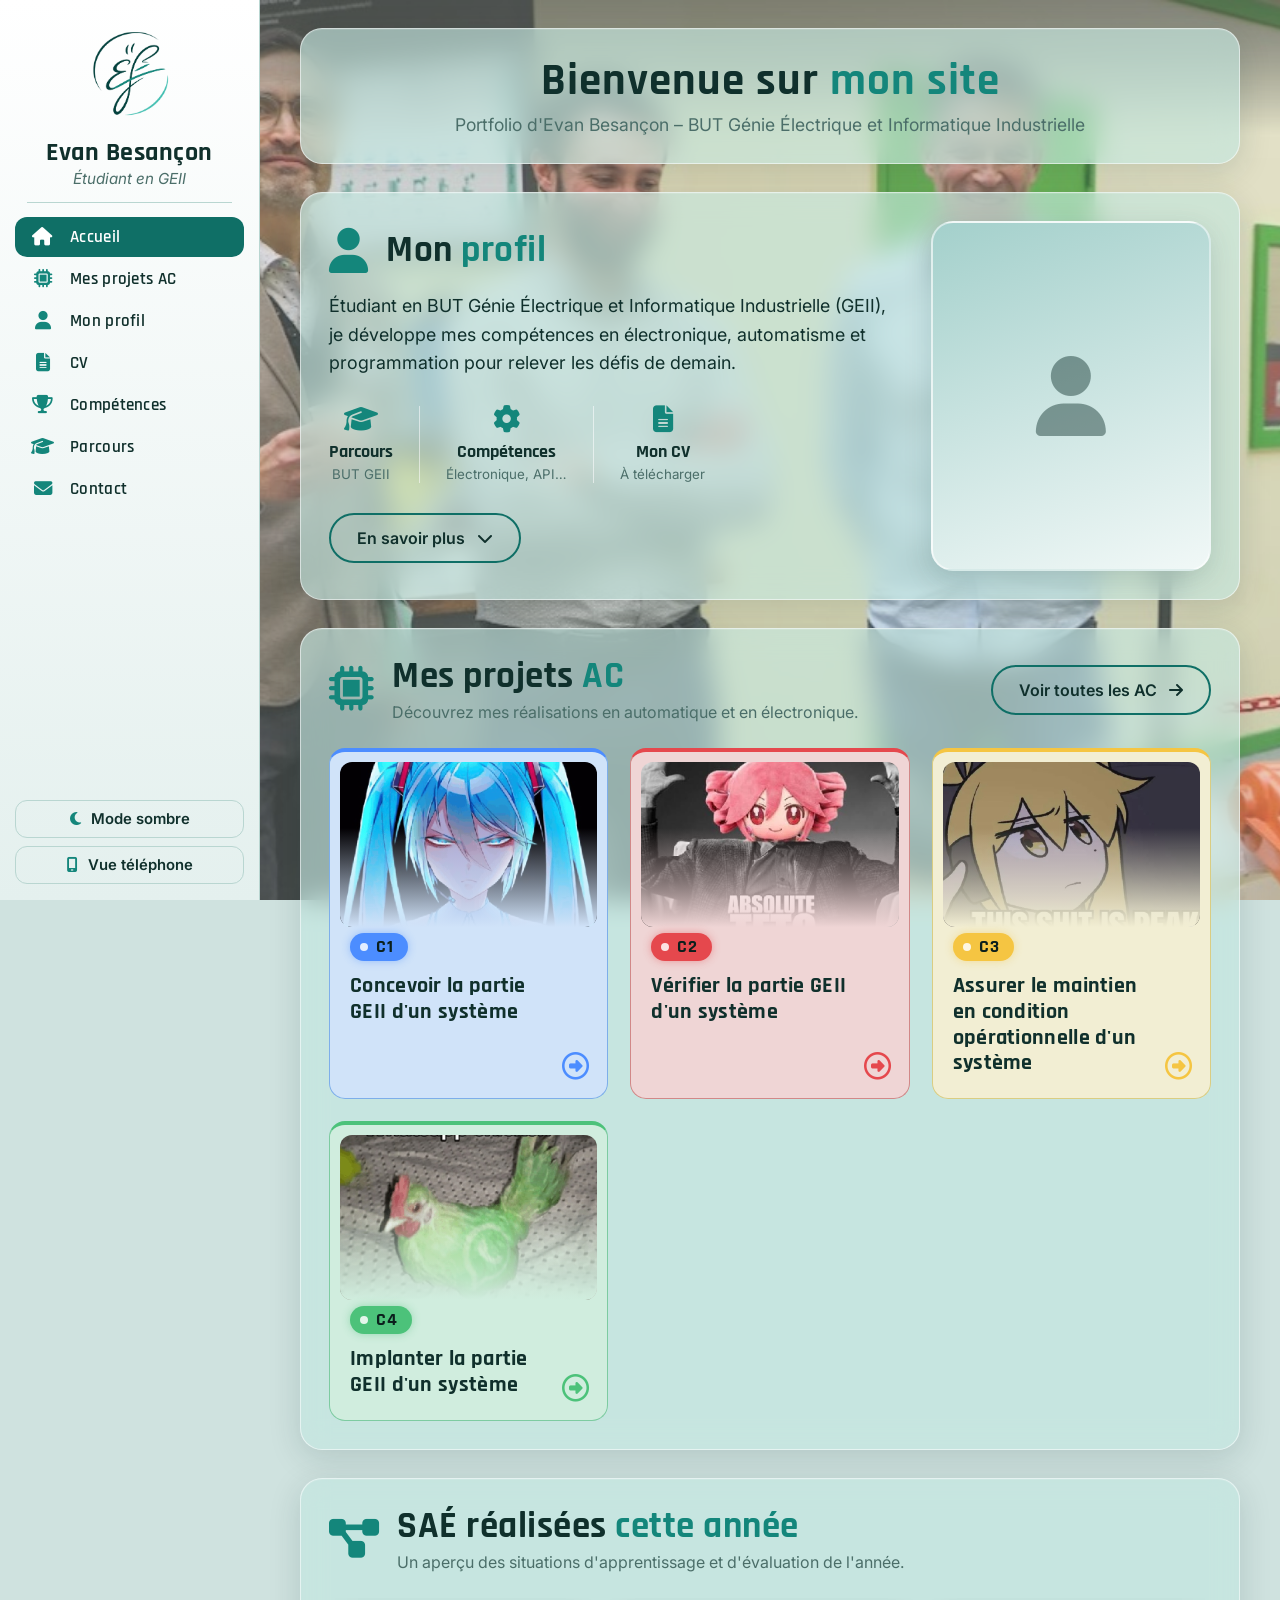
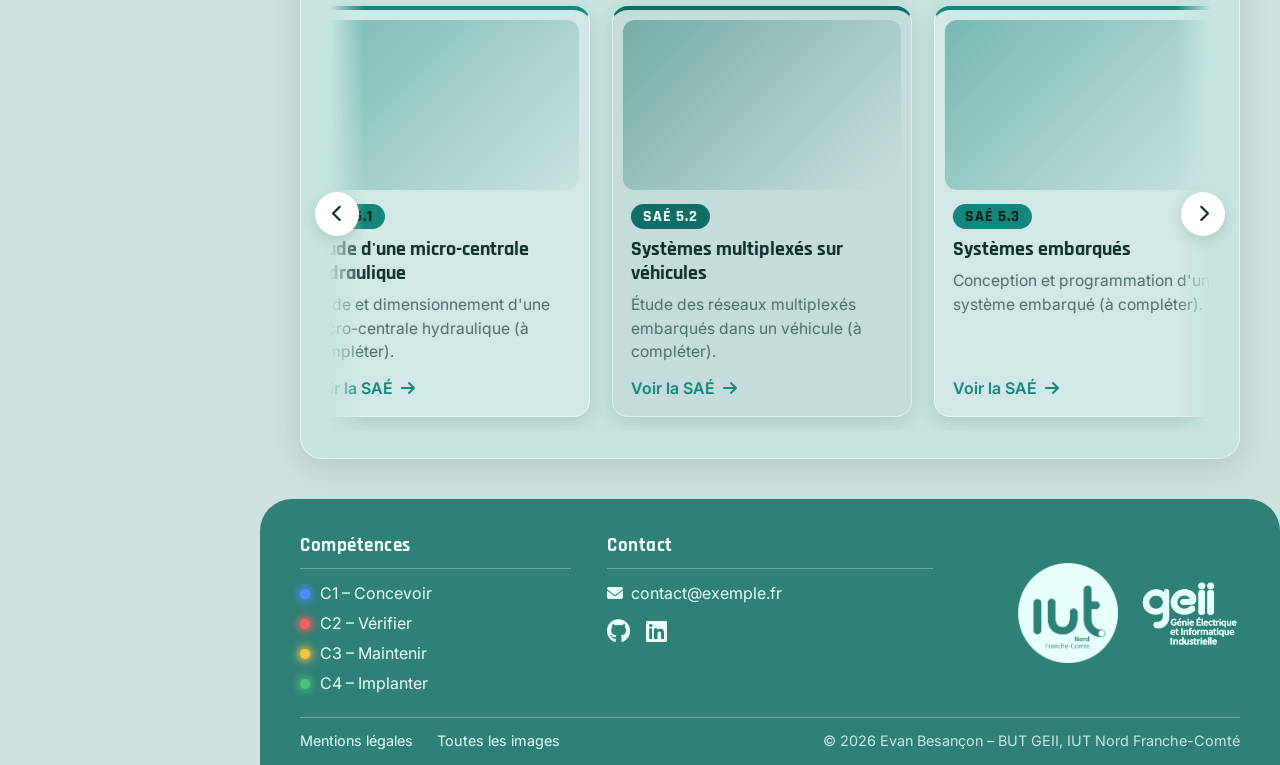
==== commit 84c4485d: "Enhance profile section and carousel interactions Refactor button and carousel functionality, update" ====
--- a/index.html
+++ b/index.html
@@ -239,12 +239,15 @@
       padding: 13px 26px;
       border: 2px solid var(--accent-dark);
       border-radius: 40px;
+      background: transparent;
       color: var(--text);
       text-decoration: none;
-      font-weight: 600;
+      font: 600 1rem "Inter", sans-serif;
+      cursor: pointer;
       transition: background .2s, color .2s;
     }
     .btn:hover { background: var(--accent-dark); color: #fff; }
+    .btn:focus-visible { outline: 3px solid var(--accent); outline-offset: 3px; }
 
     /* ================= BANNIÈRE DE BIENVENUE ================= */
     .welcome { text-align: center; padding: 30px 28px; }
@@ -267,6 +270,9 @@
     .info-item i { font-size: 1.7rem; color: var(--accent); }
     .info-item strong { display: block; margin-top: 8px; font-family: "Rajdhani", sans-serif; font-size: 1.1rem; }
     .info-item small { color: var(--muted); }
+
+    .btn .chev { transition: transform .35s; }
+    .btn[aria-expanded="true"] .chev { transform: rotate(180deg); }
 
     /* Emplacement de la photo : dépose images/photo.jpg */
     .profile-photo {
@@ -281,6 +287,41 @@
     }
     .profile-photo > i { font-size: 5rem; color: color-mix(in srgb, var(--text) 45%, transparent); }
     .profile-photo img { position: absolute; inset: 0; width: 100%; height: 100%; object-fit: cover; }
+
+    /* Zone dépliée */
+    .profile-more {
+      display: grid;
+      grid-template-rows: 0fr;
+      visibility: hidden;
+      transition: grid-template-rows .45s ease, margin-top .45s ease, visibility 0s .45s;
+    }
+    .profile-more.open {
+      grid-template-rows: 1fr;
+      visibility: visible;
+      margin-top: 26px;
+      transition: grid-template-rows .45s ease, margin-top .45s ease, visibility 0s;
+    }
+    .profile-more-inner { overflow: hidden; min-height: 0; }
+    .more-box {
+      border-top: 1px solid var(--glass-border);
+      padding-top: 22px;
+      max-width: 900px;
+    }
+    .more-box h3 { font-size: 1.5rem; margin-bottom: 8px; }
+    .more-box p { font-size: 1.08rem; line-height: 1.65; margin-bottom: 14px; }
+    .chips { display: flex; flex-wrap: wrap; gap: 10px; margin-top: 4px; }
+    .chip {
+      padding: 6px 16px;
+      border-radius: 20px;
+      border: 1px solid color-mix(in srgb, var(--accent) 70%, transparent);
+      background: color-mix(in srgb, var(--accent) 14%, transparent);
+      font-weight: 600;
+      font-size: .95rem;
+    }
+    @media (prefers-reduced-motion: reduce) {
+      .profile-more, .profile-more.open { transition: none; }
+      .btn .chev { transition: none; }
+    }
 
     /* ================= CARTES C1 → C4 (pleines) ================= */
     .projects {
@@ -357,28 +398,49 @@
     /* ================= CARROUSEL DES SAÉ ================= */
     .carousel-wrap { position: relative; }
     .carousel {
+      overflow: hidden;
+      touch-action: pan-y;
+      cursor: grab;
+      -webkit-mask-image: linear-gradient(90deg, transparent, #000 4%, #000 96%, transparent);
+      mask-image: linear-gradient(90deg, transparent, #000 4%, #000 96%, transparent);
+    }
+    .carousel.dragging { cursor: grabbing; }
+    .track {
       display: flex;
       gap: 22px;
-      overflow-x: auto;
-      overflow-y: hidden;
-      padding: 6px 2px 12px;
-      scrollbar-width: none;
-      -ms-overflow-style: none;
-      -webkit-mask-image: linear-gradient(90deg, transparent, #000 4%, #000 96%, transparent);
-      mask-image: linear-gradient(90deg, transparent, #000 4%, #000 96%, transparent);
-    }
-    .carousel::-webkit-scrollbar { display: none; }
+      width: max-content;
+      padding: 8px 2px 14px;
+      will-change: transform;
+    }
 
     .sae-card {
+      --s: var(--accent);
+      --sbg: color-mix(in srgb, var(--accent) 14%, var(--card));
       flex: 0 0 300px;
       display: flex; flex-direction: column;
-      background: color-mix(in srgb, var(--accent) 14%, var(--card));
+      background: var(--sbg);
       border: 1px solid var(--glass-border);
-      border-top: 4px solid var(--accent);
+      border-top: 4px solid var(--s);
       border-radius: 16px;
       overflow: hidden;
       box-shadow: 0 6px 20px var(--shadow);
-    }
+      color: var(--text);
+      text-decoration: none;
+      transition: transform .25s, box-shadow .25s;
+      user-select: none;
+      -webkit-user-drag: none;
+    }
+    /* Version plus foncée, en alternance */
+    .sae-card.alt {
+      --s: var(--accent-dark);
+      --sbg: color-mix(in srgb, var(--accent-dark) 45%, var(--bg));
+    }
+    :root[data-theme="light"] .sae-card.alt {
+      --sbg: color-mix(in srgb, var(--accent-dark) 20%, var(--card));
+    }
+    .sae-card:hover { transform: translateY(-4px); box-shadow: 0 12px 28px var(--shadow); }
+    .sae-card:focus-visible { outline: 3px solid var(--accent); outline-offset: 3px; }
+
     .sae-img {
       position: relative;
       height: 170px;
@@ -387,23 +449,32 @@
       overflow: hidden;
       background-image:
         var(--img, none),
-        linear-gradient(135deg, color-mix(in srgb, var(--accent) 50%, var(--card)), color-mix(in srgb, var(--accent) 15%, var(--card)));
+        linear-gradient(135deg, color-mix(in srgb, var(--s) 55%, var(--card)), color-mix(in srgb, var(--s) 18%, var(--card)));
       background-size: cover;
       background-position: center;
     }
-    .sae-body { padding: 14px 18px 20px; display: flex; flex-direction: column; gap: 8px; }
+    .sae-body { padding: 14px 18px 18px; display: flex; flex-direction: column; gap: 8px; flex: 1; }
     .sae-tag {
       align-self: flex-start;
       padding: 2px 12px;
       border-radius: 20px;
-      background: var(--accent);
+      background: var(--s);
       color: #0b1f1c;
       font-family: "Rajdhani", sans-serif;
       font-weight: 700;
       letter-spacing: .8px;
     }
-    .sae-card h3 { font-size: 1.3rem; line-height: 1.2; }
-    .sae-card p { font-size: .98rem; line-height: 1.5; color: var(--muted); }
+    .sae-card.alt .sae-tag { color: #fff; }
+    .sae-card h3 { font-size: 1.25rem; line-height: 1.2; }
+    .sae-card p { font-size: .98rem; line-height: 1.5; color: var(--muted); flex: 1; }
+    .sae-more {
+      display: inline-flex; align-items: center; gap: 8px;
+      margin-top: 6px;
+      font-weight: 600;
+      color: var(--accent);
+    }
+    .sae-more i { transition: transform .2s; }
+    .sae-card:hover .sae-more i { transform: translateX(4px); }
 
     .car-btn {
       position: absolute; top: 50%;
@@ -461,16 +532,7 @@
     .dot.c3 { background: #f5c542; color: #f5c542; }
     .dot.c4 { background: #4cc27a; color: #4cc27a; }
 
-    .socials { display: flex; gap: 16px; font-size: 1.5rem; margin: 14px 0; }
-    .btn-footer {
-      display: inline-block;
-      padding: 10px 18px;
-      border: 1px solid var(--footer-link);
-      border-radius: 8px;
-      font-weight: 600;
-      font-size: .95rem;
-    }
-    .btn-footer:hover { background: var(--footer-link); color: var(--footer-bg); text-decoration: none; }
+    .socials { display: flex; gap: 16px; font-size: 1.5rem; margin-top: 14px; }
 
     .footer-logo { display: flex; flex-direction: row; align-items: center; justify-content: flex-end; gap: 22px; }
     .logo-tint {
@@ -564,6 +626,7 @@
     :root[data-view="phone"] .profile-photo { order: -1; width: 70%; max-width: 240px; margin: 0 auto; }
     :root[data-view="phone"] .profile-text { font-size: 1rem; }
     :root[data-view="phone"] .info-item { padding: 0 16px; }
+    :root[data-view="phone"] .more-box p { font-size: 1rem; }
     :root[data-view="phone"] .projects { grid-template-columns: 1fr; gap: 16px; }
     :root[data-view="phone"] .sae-card { flex-basis: 250px; }
     :root[data-view="phone"] .car-prev { left: -8px; }
@@ -676,13 +739,43 @@
               </a>
             </div>
 
-            <a href="profil.html" class="btn">En savoir plus <i class="fa-solid fa-arrow-right"></i></a>
+            <button class="btn" id="profileBtn" type="button" aria-expanded="false" aria-controls="profileMore">
+              <span id="profileBtnLabel">En savoir plus</span> <i class="fa-solid fa-chevron-down chev"></i>
+            </button>
           </div>
 
           <!-- Ta photo : dépose images/photo.jpg -->
           <div class="profile-photo">
             <i class="fa-solid fa-user"></i>
             <img src="images/photo.jpg" alt="Photo d'Evan Besançon" onerror="this.remove()">
+          </div>
+        </div>
+
+        <!-- Zone dépliée -->
+        <div class="profile-more" id="profileMore">
+          <div class="profile-more-inner">
+            <div class="more-box">
+              <!-- MODIFIE CE TEXTE avec tes propres mots -->
+              <h3>Mon parcours</h3>
+              <p>
+                Je suis actuellement en BUT GEII à l'IUT Nord Franche-Comté, où je découvre
+                l'électronique, l'automatisme et l'informatique industrielle à travers des
+                cours, des travaux pratiques et des projets (SAÉ) concrets.
+              </p>
+              <h3>Mes objectifs</h3>
+              <p>
+                Je souhaite poursuivre mes études et m'orienter vers un domaine technique
+                où je pourrai concevoir, tester et mettre en service des systèmes réels.
+              </p>
+              <h3>Mes centres d'intérêt</h3>
+              <!-- MODIFIE CES PASTILLES : ajoute, change ou supprime des lignes -->
+              <div class="chips">
+                <span class="chip">Aviation de chasse</span>
+                <span class="chip">Blindés</span>
+                <span class="chip">Électronique</span>
+                <span class="chip">Arduino</span>
+              </div>
+            </div>
           </div>
         </div>
       </section>
@@ -754,54 +847,62 @@
         <div class="carousel-wrap">
           <button class="car-btn car-prev" id="carPrev" type="button" aria-label="SAÉ précédente"><i class="fa-solid fa-chevron-left"></i></button>
 
-          <div class="carousel" id="carousel" tabindex="0" aria-label="Carrousel des SAÉ réalisées cette année">
-            <!-- MODIFIE CES CARTES : titre, description et image (images/sae1.jpg …).
-                 Pour ajouter une SAÉ, copie un bloc <article>. Pour en retirer, supprime-le. -->
-
-            <article class="sae-card">
-              <div class="sae-img" style="--img:url('images/sae1.jpg')"></div>
-              <div class="sae-body">
-                <span class="sae-tag">SAÉ 1</span>
-                <h3>Titre de la SAÉ 1</h3>
-                <p>Courte description du projet : objectif, travail réalisé et résultat obtenu.</p>
-              </div>
-            </article>
-
-            <article class="sae-card">
-              <div class="sae-img" style="--img:url('images/sae2.jpg')"></div>
-              <div class="sae-body">
-                <span class="sae-tag">SAÉ 2</span>
-                <h3>Titre de la SAÉ 2</h3>
-                <p>Courte description du projet : objectif, travail réalisé et résultat obtenu.</p>
-              </div>
-            </article>
-
-            <article class="sae-card">
-              <div class="sae-img" style="--img:url('images/sae3.jpg')"></div>
-              <div class="sae-body">
-                <span class="sae-tag">SAÉ 3</span>
-                <h3>Titre de la SAÉ 3</h3>
-                <p>Courte description du projet : objectif, travail réalisé et résultat obtenu.</p>
-              </div>
-            </article>
-
-            <article class="sae-card">
-              <div class="sae-img" style="--img:url('images/sae4.jpg')"></div>
-              <div class="sae-body">
-                <span class="sae-tag">SAÉ 4</span>
-                <h3>Titre de la SAÉ 4</h3>
-                <p>Courte description du projet : objectif, travail réalisé et résultat obtenu.</p>
-              </div>
-            </article>
-
-            <article class="sae-card">
-              <div class="sae-img" style="--img:url('images/sae5.jpg')"></div>
-              <div class="sae-body">
-                <span class="sae-tag">SAÉ 5</span>
-                <h3>Titre de la SAÉ 5</h3>
-                <p>Courte description du projet : objectif, travail réalisé et résultat obtenu.</p>
-              </div>
-            </article>
+          <div class="carousel" id="carousel" aria-label="Carrousel des SAÉ réalisées cette année">
+            <div class="track" id="carTrack">
+              <!-- Images attendues : images/sae51.jpg, sae52.jpg, sae53.jpg, sae61.jpg, sae62.jpg
+                   La classe "alt" donne la version plus foncée.
+                   MODIFIE les descriptions "(à compléter)". -->
+
+              <a class="sae-card" href="sae/sae51.html" draggable="false">
+                <div class="sae-img" style="--img:url('images/sae51.jpg')"></div>
+                <div class="sae-body">
+                  <span class="sae-tag">SAÉ 5.1</span>
+                  <h3>Étude d'une micro-centrale hydraulique</h3>
+                  <p>Étude et dimensionnement d'une micro-centrale hydraulique (à compléter).</p>
+                  <span class="sae-more">Voir la SAÉ <i class="fa-solid fa-arrow-right"></i></span>
+                </div>
+              </a>
+
+              <a class="sae-card alt" href="sae/sae52.html" draggable="false">
+                <div class="sae-img" style="--img:url('images/sae52.jpg')"></div>
+                <div class="sae-body">
+                  <span class="sae-tag">SAÉ 5.2</span>
+                  <h3>Systèmes multiplexés sur véhicules</h3>
+                  <p>Étude des réseaux multiplexés embarqués dans un véhicule (à compléter).</p>
+                  <span class="sae-more">Voir la SAÉ <i class="fa-solid fa-arrow-right"></i></span>
+                </div>
+              </a>
+
+              <a class="sae-card" href="sae/sae53.html" draggable="false">
+                <div class="sae-img" style="--img:url('images/sae53.jpg')"></div>
+                <div class="sae-body">
+                  <span class="sae-tag">SAÉ 5.3</span>
+                  <h3>Systèmes embarqués</h3>
+                  <p>Conception et programmation d'un système embarqué (à compléter).</p>
+                  <span class="sae-more">Voir la SAÉ <i class="fa-solid fa-arrow-right"></i></span>
+                </div>
+              </a>
+
+              <a class="sae-card alt" href="sae/sae61.html" draggable="false">
+                <div class="sae-img" style="--img:url('images/sae61.jpg')"></div>
+                <div class="sae-body">
+                  <span class="sae-tag">SAÉ 6.1</span>
+                  <h3>Reconnaissance image</h3>
+                  <p>Mise en place d'un traitement d'image pour reconnaître des objets (à compléter).</p>
+                  <span class="sae-more">Voir la SAÉ <i class="fa-solid fa-arrow-right"></i></span>
+                </div>
+              </a>
+
+              <a class="sae-card" href="sae/sae62.html" draggable="false">
+                <div class="sae-img" style="--img:url('images/sae62.jpg')"></div>
+                <div class="sae-body">
+                  <span class="sae-tag">SAÉ 6.2</span>
+                  <h3>ESE – Robot mobile Arduino</h3>
+                  <p>Réalisation d'un robot mobile piloté par Arduino (à compléter).</p>
+                  <span class="sae-more">Voir la SAÉ <i class="fa-solid fa-arrow-right"></i></span>
+                </div>
+              </a>
+            </div>
           </div>
 
           <button class="car-btn car-next" id="carNext" type="button" aria-label="SAÉ suivante"><i class="fa-solid fa-chevron-right"></i></button>
@@ -835,7 +936,6 @@
             <!-- TON LIEN LINKEDIN ICI -->
             <a href="#" aria-label="LinkedIn" target="_blank" rel="noopener"><i class="fa-brands fa-linkedin"></i></a>
           </div>
-          <a href="contact.html" class="btn-footer">Me retrouver sur les réseaux</a>
         </div>
 
         <div class="footer-logo">
@@ -862,6 +962,7 @@
 </div>
 
 <script>
+  /* ================= MENU, THÈME, VUE ================= */
   (function () {
     var root = document.documentElement;
     var menuBtn = document.getElementById("menuBtn");
@@ -899,76 +1000,120 @@
     });
   })();
 
+  /* ================= PROFIL : DÉPLIER / RÉDUIRE ================= */
+  (function () {
+    var btn = document.getElementById("profileBtn");
+    var box = document.getElementById("profileMore");
+    var label = document.getElementById("profileBtnLabel");
+    if (!btn || !box) return;
+
+    btn.addEventListener("click", function () {
+      var open = box.classList.toggle("open");
+      btn.setAttribute("aria-expanded", open ? "true" : "false");
+      label.textContent = open ? "Réduire" : "En savoir plus";
+    });
+  })();
+
   /* ================= CARROUSEL DES SAÉ ================= */
   (function () {
     var car = document.getElementById("carousel");
-    if (!car) return;
-
-    var originals = Array.prototype.slice.call(car.children);
-    var SPEED = 28; // pixels par seconde : baisse pour ralentir, monte pour accélérer
-
-    // Duplique les cartes pour une boucle sans coupure
+    var track = document.getElementById("carTrack");
+    if (!car || !track) return;
+
+    var SPEED = 28;   // pixels par seconde (baisse pour ralentir, monte pour accélérer)
+    var GAP = 22;
+
+    var originals = Array.prototype.slice.call(track.children);
+    var n = originals.length;
+
+    // Copies pour une boucle sans coupure
     originals.forEach(function (card) {
       var clone = card.cloneNode(true);
       clone.setAttribute("aria-hidden", "true");
-      car.appendChild(clone);
+      clone.setAttribute("tabindex", "-1");
+      track.appendChild(clone);
     });
 
     function loopWidth() {
-      var first = car.children[originals.length];
-      return first ? first.offsetLeft - car.children[0].offsetLeft : 0;
-    }
-
-    var reduce = window.matchMedia("(prefers-reduced-motion: reduce)").matches;
-    var paused = false, pos = 0, last = null;
-
-    function pause()  { paused = true; }
-    function resume() { paused = false; pos = car.scrollLeft; last = null; }
-
-    car.addEventListener("mouseenter", pause);
-    car.addEventListener("mouseleave", resume);
-    car.addEventListener("focusin", pause);
-    car.addEventListener("focusout", resume);
-    car.addEventListener("touchstart", pause, { passive: true });
-    car.addEventListener("touchend", function () { setTimeout(resume, 2500); }, { passive: true });
+      return track.children[n].offsetLeft - track.children[0].offsetLeft;
+    }
+    function stepWidth() {
+      return track.children[0].offsetWidth + GAP;
+    }
+
+    var reduce = window.matchMedia("(prefers-color-scheme: x)").matches; // placeholder remplacé juste après
+    reduce = window.matchMedia("(prefers-reduced-motion: reduce)").matches;
+
+    var pos = 0;        // position actuelle (px)
+    var remain = 0;     // distance restante à parcourir suite à un clic de flèche
+    var last = null;
+    var dragging = false, dragStartX = 0, dragStartPos = 0, moved = false;
+
+    function normalize() {
+      var lw = loopWidth();
+      if (lw > 0) pos = ((pos % lw) + lw) % lw;
+    }
+    function render() {
+      track.style.transform = "translate3d(" + (-pos) + "px,0,0)";
+    }
 
     function tick(t) {
       if (last === null) last = t;
-      var dt = (t - last) / 1000;
+      var dt = Math.min((t - last) / 1000, 0.1);
       last = t;
-      var lw = loopWidth();
-      if (!paused && !reduce && lw > 0) {
-        // Si l'utilisateur a fait défiler à la main, on repart de là
-        if (Math.abs(pos - car.scrollLeft) > 2) pos = car.scrollLeft;
-        pos += SPEED * dt;
-        if (pos >= lw) pos -= lw;
-        car.scrollLeft = pos;
+
+      if (!dragging) {
+        // Défilement automatique continu (jamais mis en pause par la souris)
+        if (!reduce) pos += SPEED * dt;
+        // Glissement doux après un clic de flèche
+        if (Math.abs(remain) > 0.5) {
+          var move = remain * (1 - Math.exp(-dt * 9));
+          pos += move;
+          remain -= move;
+        } else {
+          remain = 0;
+        }
       }
+      normalize();
+      render();
       requestAnimationFrame(tick);
     }
     requestAnimationFrame(tick);
 
-    // Remet le défilement dans la plage de la boucle (flèches / doigt)
-    car.addEventListener("scroll", function () {
-      var lw = loopWidth();
-      if (lw > 0 && car.scrollLeft >= lw) {
-        car.scrollTo({ left: car.scrollLeft - lw, behavior: "instant" });
-        pos = car.scrollLeft;
-      }
-    }, { passive: true });
-
-    function step() {
-      var c = car.children[0];
-      return c ? c.offsetWidth + 22 : 320;
-    }
+    // Flèches
     document.getElementById("carNext").addEventListener("click", function () {
-      car.scrollBy({ left: step(), behavior: "smooth" });
+      remain += stepWidth();
     });
     document.getElementById("carPrev").addEventListener("click", function () {
-      var lw = loopWidth();
-      if (car.scrollLeft < step() && lw > 0) car.scrollTo({ left: car.scrollLeft + lw, behavior: "instant" });
-      car.scrollBy({ left: -step(), behavior: "smooth" });
+      remain -= stepWidth();
     });
+
+    // Glisser à la souris / au doigt
+    car.addEventListener("pointerdown", function (e) {
+      if (e.pointerType === "mouse" && e.button !== 0) return;
+      dragging = true; moved = false;
+      dragStartX = e.clientX;
+      dragStartPos = pos;
+      remain = 0;
+    });
+    window.addEventListener("pointermove", function (e) {
+      if (!dragging) return;
+      var dx = e.clientX - dragStartX;
+      if (Math.abs(dx) > 5) { moved = true; car.classList.add("dragging"); }
+      pos = dragStartPos - dx;
+    });
+    function endDrag() {
+      if (!dragging) return;
+      dragging = false;
+      car.classList.remove("dragging");
+    }
+    window.addEventListener("pointerup", endDrag);
+    window.addEventListener("pointercancel", endDrag);
+
+    // Évite d'ouvrir une SAÉ quand on vient juste de glisser
+    car.addEventListener("click", function (e) {
+      if (moved) { e.preventDefault(); e.stopPropagation(); moved = false; }
+    }, true);
   })();
 </script>
 </body>
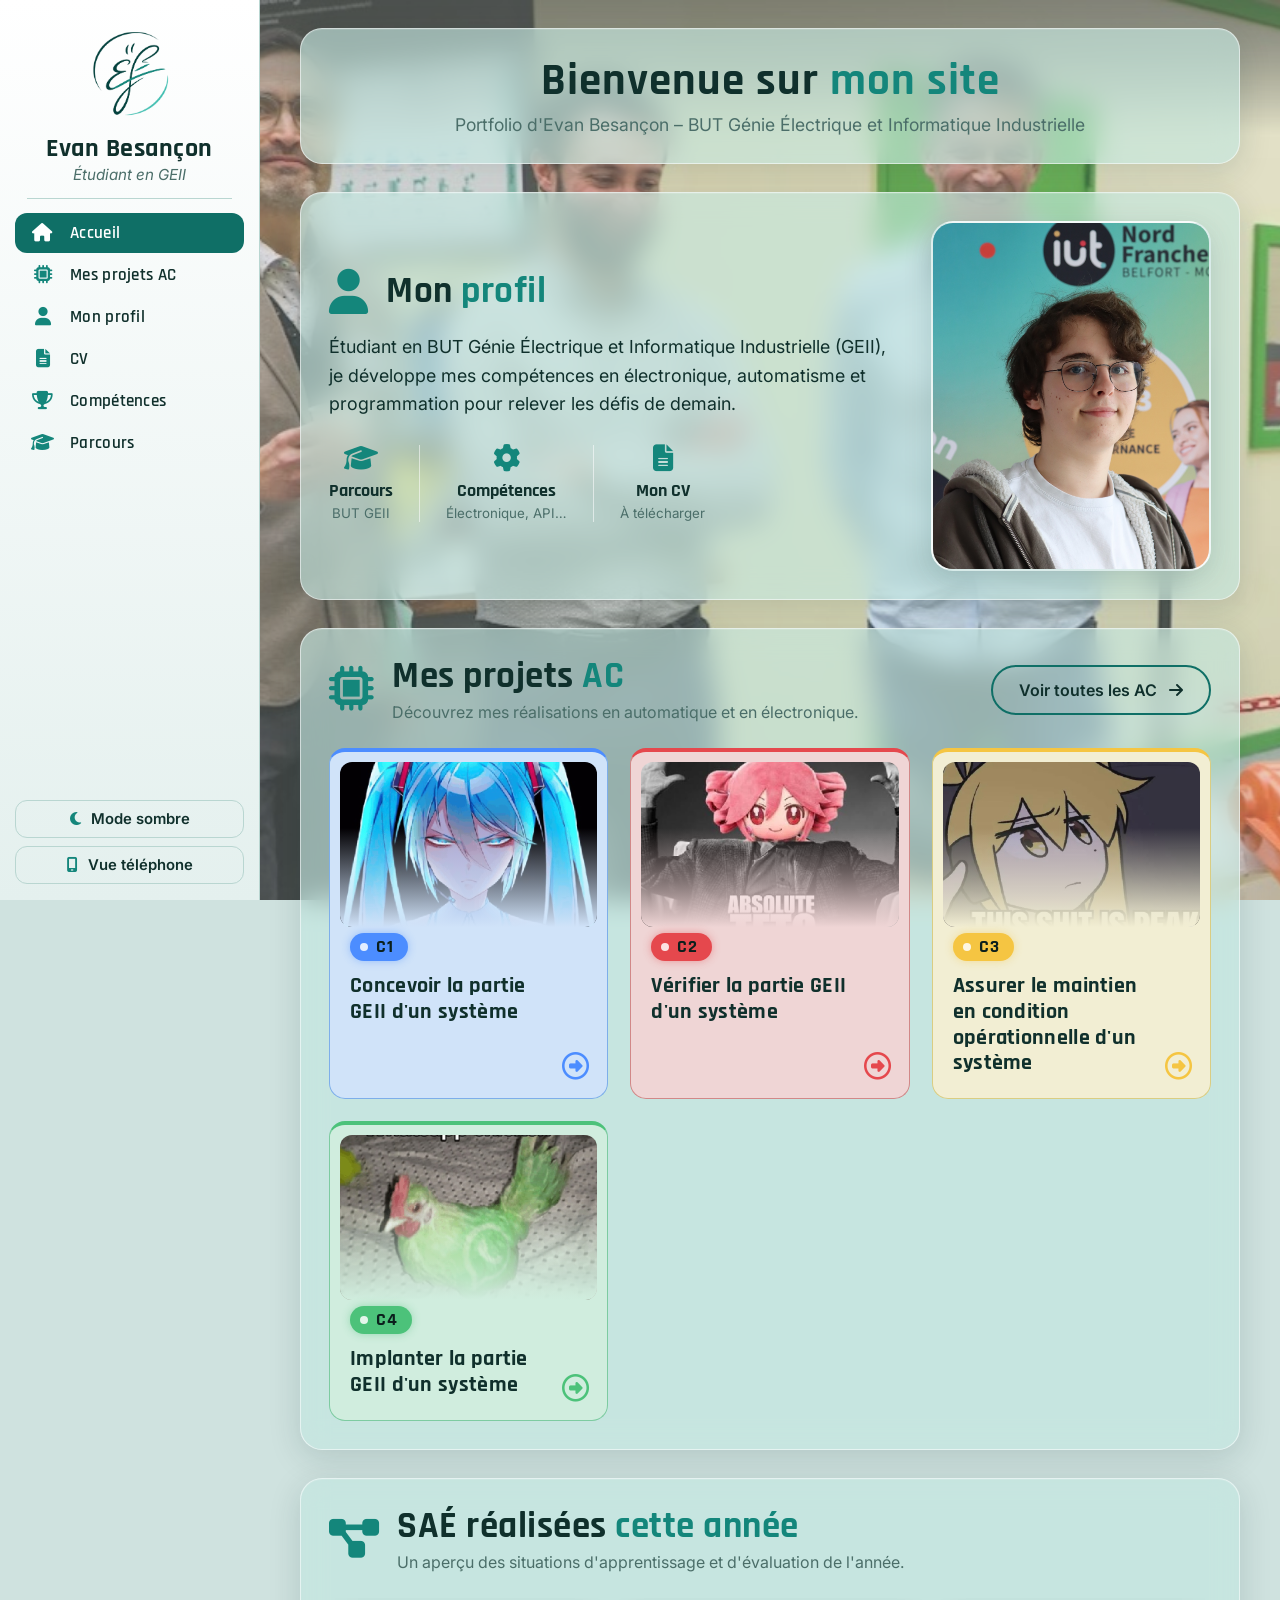
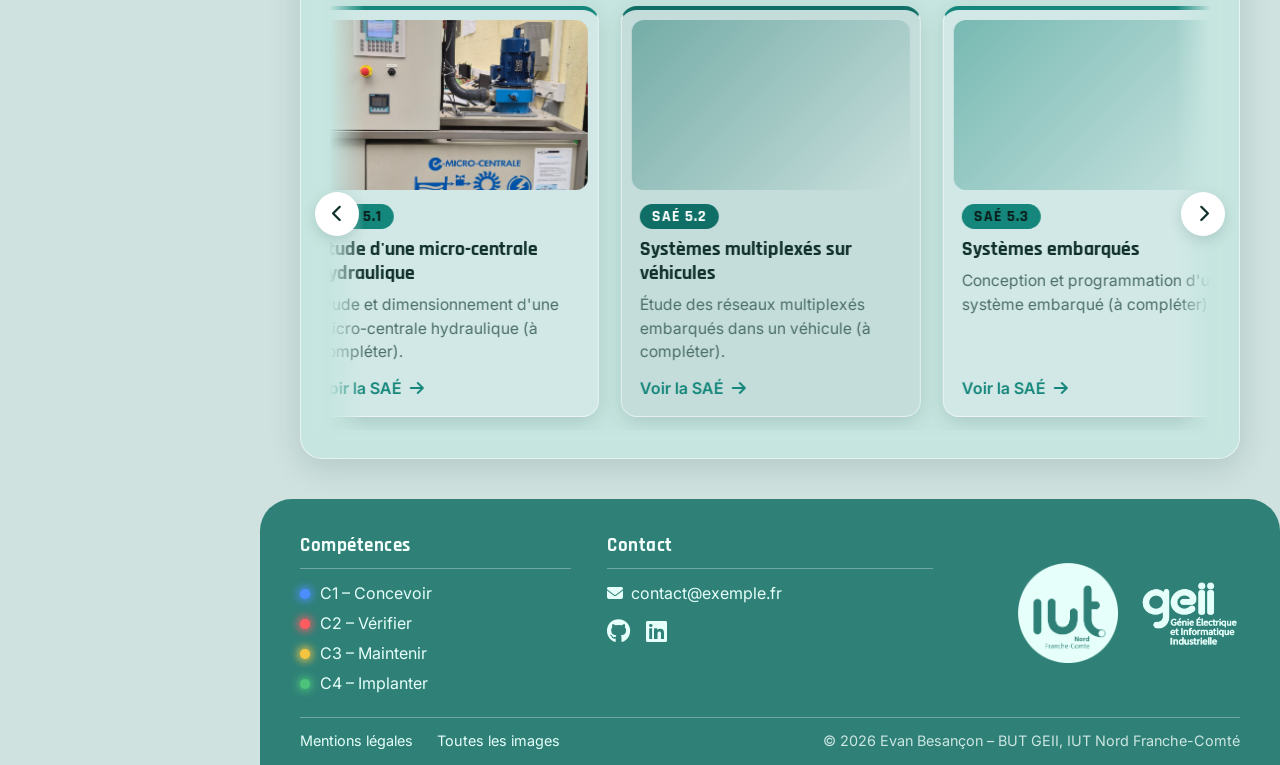
==== commit 37bbc665: "Enhance index.html with CSS link and code optimizations Added a link to site.css, optimized variable" ====
--- a/index.html
+++ b/index.html
@@ -11,11 +11,12 @@
   <link rel="preconnect" href="https://fonts.gstatic.com" crossorigin>
   <link href="https://fonts.googleapis.com/css2?family=Inter:wght@400;500;600&family=Rajdhani:wght@600;700&display=swap" rel="stylesheet">
   <link rel="stylesheet" href="https://cdnjs.cloudflare.com/ajax/libs/font-awesome/6.5.1/css/all.min.css">
-
+  <link rel="stylesheet" href="site.css">
+
+  <!-- Applique thème et vue avant l'affichage (évite les sauts) -->
   <script>
     (function () {
-      var root = document.documentElement;
-      var theme = null, view = null;
+      var root = document.documentElement, theme = null, view = null;
       try { theme = localStorage.getItem("theme"); view = localStorage.getItem("view"); } catch (e) {}
       if (!theme) theme = window.matchMedia("(prefers-color-scheme: light)").matches ? "light" : "dark";
       if (!view) view = window.matchMedia("(max-width: 820px)").matches ? "phone" : "pc";
@@ -25,633 +26,26 @@
   </script>
 
   <style>
-    /* ======================================================
-       RÉGLAGES RAPIDES
-       --wallpaper      : image de fond
-       --veil-opacity   : voile sur l'image (0 = image pure)
-       --glass-opacity  : part de turquoise des blocs vitrés
-       --glass-blur     : intensité du flou derrière la vitre
-       ====================================================== */
+    /* Réglages de cette page */
     :root {
       --wallpaper: url("images/fond.jpg");
-      --veil-opacity: .3;
-      --glass-opacity: .65;
-      --glass-blur: 14px;
-    }
-
-    /* ================= THÈMES ================= */
-    :root, :root[data-theme="dark"] {
-      --outer: #072523;
-      --bg: #0c3835;
-      --panel: #13524d;
-      --card: #1a645e;
-      --border: #2f8c84;
-      --accent: #6fd6c8;
-      --accent-dark: #23857b;
-      --text: #f1ede0;
-      --muted: #b5d6d0;
-      --shadow: rgba(0, 0, 0, .35);
-      --glass-bg: rgba(19, 82, 77, var(--glass-opacity));
-      --glass-border: rgba(255, 255, 255, .18);
-      --footer-bg: #082826;
-      --footer-text: #f1ede0;
-      --footer-link: #6fd6c8;
-      --footer-line: rgba(255, 255, 255, .15);
-    }
-    :root[data-theme="light"] {
-      --outer: #cfe2df;
-      --bg: #e4f0ee;
-      --panel: #ffffff;
-      --card: #f1f8f7;
-      --border: #b9d6d1;
-      --accent: #14867b;
-      --accent-dark: #0f6f66;
-      --text: #10302c;
-      --muted: #4b6e69;
-      --shadow: rgba(16, 48, 44, .15);
-      --glass-bg: rgba(196, 230, 225, var(--glass-opacity));
-      --glass-border: rgba(255, 255, 255, .55);
-      --footer-bg: #2f8077;
-      --footer-text: #f4fffd;
-      --footer-link: #e6fffb;
-      --footer-line: rgba(255, 255, 255, .3);
-    }
-    :root {
-      --c1: #4c8dff;
-      --c2: #e5484d;
-      --c3: #f5c542;
-      --c4: #4cc27a;
-    }
-
-    * { margin: 0; padding: 0; box-sizing: border-box; }
-    html { scroll-behavior: smooth; }
-    :root.menu-open body { overflow: hidden; }
-
-    body {
-      font-family: "Inter", "Segoe UI", Arial, sans-serif;
-      background: var(--outer);
-      color: var(--text);
-      transition: background .3s, color .3s;
-    }
-    h1, h2, h3, h4, .badge, .menu a, .topbar-title { font-family: "Rajdhani", "Inter", sans-serif; }
-
-    /* ================= FOND D'ÉCRAN ================= */
-    body::before {
-      content: "";
-      position: fixed; inset: 0;
-      z-index: -2;
-      background-color: var(--bg);
-      background-image: var(--wallpaper);
-      background-size: cover;
-      background-position: center;
-      background-repeat: no-repeat;
-    }
-    body::after {
-      content: "";
-      position: fixed; inset: 0;
-      z-index: -1;
-      background: var(--outer);
-      opacity: var(--veil-opacity);
-      pointer-events: none;
-    }
-
-    /* ================= STRUCTURE ================= */
-    .app { display: flex; min-height: 100vh; background: transparent; }
-    .drawer-layer { display: contents; }
-    .overlay { display: none; }
-    .topbar { display: none; }
-    .page { flex: 1; min-width: 0; display: flex; flex-direction: column; min-height: 100vh; }
-
-    /* ================= ANIMATION (sans flash) ================= */
-    .boot { animation: boot .7s ease-out backwards; animation-delay: calc(var(--i, 0) * 110ms); }
-    @keyframes boot {
-      from { opacity: 0; transform: translateY(12px); }
-      to   { opacity: 1; transform: none; }
-    }
-    .badge { box-shadow: 0 0 8px 0 color-mix(in srgb, var(--c) 45%, transparent); }
-    .led { animation: led 1s ease-out backwards; animation-delay: calc(var(--i, 0) * 110ms + 300ms); }
-    @keyframes led {
-      from { box-shadow: 0 0 0 0 transparent; filter: brightness(.85); }
-      60%  { box-shadow: 0 0 12px 1px color-mix(in srgb, var(--c) 55%, transparent); }
-      to   { box-shadow: 0 0 8px 0 color-mix(in srgb, var(--c) 45%, transparent); filter: none; }
-    }
-    @media (prefers-reduced-motion: reduce) {
-      .boot, .led { animation: none !important; }
-      html { scroll-behavior: auto; }
-    }
-
-    /* ================= BARRE LATÉRALE ================= */
-    .sidebar {
-      width: 260px;
-      flex-shrink: 0;
-      align-self: flex-start;
-      background: linear-gradient(180deg, var(--panel), var(--bg));
-      border-right: 1px solid var(--border);
-      padding: 20px 15px 16px;
-      display: flex;
-      flex-direction: column;
-      position: sticky;
-      top: 0;
-      height: 100vh;
-      overflow-y: auto;
-      scrollbar-width: thin;
-    }
-    .logo { text-align: center; }
-    .logo img { width: 110px; height: 110px; object-fit: contain; }
-    .logo h1 { font-size: 1.6rem; margin-top: 4px; letter-spacing: .5px; line-height: 1.15; }
-    .logo p { font-style: italic; color: var(--muted); margin-top: 2px; font-size: .95rem; }
-    .sidebar hr { border: none; border-top: 1px solid var(--border); margin: 14px 12px; }
-
-    .menu { list-style: none; display: flex; flex-direction: column; gap: 2px; }
-    .menu a {
-      display: flex; align-items: center; gap: 14px;
-      padding: 9px 15px;
-      border-radius: 12px;
-      color: var(--text);
-      text-decoration: none;
-      font-weight: 600;
-      font-size: 1.05rem;
-      letter-spacing: .3px;
-      transition: background .2s;
-    }
-    .menu a i { width: 26px; text-align: center; font-size: 1.15rem; color: var(--accent); }
-    .menu a:hover { background: color-mix(in srgb, var(--accent) 18%, transparent); }
-    .menu a.active { background: var(--accent-dark); color: #fff; }
-    .menu a.active i { color: #fff; }
-
-    .sidebar-bottom { margin-top: auto; padding-top: 14px; }
-    .toggles { display: flex; flex-direction: column; gap: 8px; }
-    .toggle-btn {
-      width: 100%;
-      display: flex; align-items: center; justify-content: center; gap: 10px;
-      padding: 9px 14px;
-      background: transparent;
-      color: var(--text);
-      border: 1px solid var(--border);
-      border-radius: 12px;
-      font: 600 .93rem "Inter", sans-serif;
-      cursor: pointer;
-      transition: background .2s;
-    }
-    .toggle-btn:hover { background: color-mix(in srgb, var(--accent) 18%, transparent); }
-    .toggle-btn i { color: var(--accent); }
-
-    :root[data-theme="dark"]  .icon-moon, :root[data-theme="dark"]  .lbl-dark  { display: none; }
-    :root[data-theme="light"] .icon-sun,  :root[data-theme="light"] .lbl-light { display: none; }
-    :root[data-view="pc"]    .icon-desktop, :root[data-view="pc"]    .lbl-pc    { display: none; }
-    :root[data-view="phone"] .icon-phone,   :root[data-view="phone"] .lbl-phone { display: none; }
-
-    @media (max-height: 760px) {
-      .sidebar { padding: 14px 14px 12px; }
-      .logo img { width: 84px; height: 84px; }
-      .logo h1 { font-size: 1.4rem; }
-      .sidebar hr { margin: 10px 12px; }
-      .menu a { padding: 7px 14px; font-size: 1rem; }
-      .toggle-btn { padding: 7px 12px; }
-    }
-
-    /* ================= CONTENU ================= */
-    main { flex: 1; padding: 28px 40px 40px; display: flex; flex-direction: column; gap: 28px; min-width: 0; }
-
-    section.block {
-      background: var(--glass-bg);
-      -webkit-backdrop-filter: blur(var(--glass-blur)) saturate(1.2);
-      backdrop-filter: blur(var(--glass-blur)) saturate(1.2);
-      border: 1px solid var(--glass-border);
-      border-radius: 22px;
-      padding: 28px;
-      box-shadow: 0 8px 32px var(--shadow), inset 0 1px 0 rgba(255, 255, 255, .12);
-      min-width: 0;
-    }
-    .section-header {
-      display: flex; align-items: center; justify-content: space-between;
-      flex-wrap: wrap; gap: 16px;
-      margin-bottom: 26px;
-    }
-    .section-title { display: flex; align-items: center; gap: 18px; }
-    .section-title > i { font-size: 2.8rem; color: var(--accent); }
-    .section-title h2 { font-size: 2.3rem; line-height: 1.1; letter-spacing: .5px; }
-    .section-title h2 span { color: var(--accent); }
-    .section-title p { color: var(--muted); margin-top: 4px; }
-
-    .btn {
-      display: inline-flex; align-items: center; gap: 12px;
-      padding: 13px 26px;
-      border: 2px solid var(--accent-dark);
-      border-radius: 40px;
-      background: transparent;
-      color: var(--text);
-      text-decoration: none;
-      font: 600 1rem "Inter", sans-serif;
-      cursor: pointer;
-      transition: background .2s, color .2s;
-    }
-    .btn:hover { background: var(--accent-dark); color: #fff; }
-    .btn:focus-visible { outline: 3px solid var(--accent); outline-offset: 3px; }
-
-    /* ================= BANNIÈRE DE BIENVENUE ================= */
-    .welcome { text-align: center; padding: 30px 28px; }
-    .welcome h2 { font-size: 2.8rem; line-height: 1.1; letter-spacing: 1px; }
-    .welcome h2 span { color: var(--accent); }
-    .welcome p { color: var(--muted); margin-top: 8px; font-size: 1.1rem; }
-
-    /* ================= PROFIL ================= */
-    .profile-layout { display: grid; grid-template-columns: 1fr 280px; gap: 36px; align-items: center; }
-    .profile-content .section-title { margin-bottom: 18px; }
-    .profile-text { font-size: 1.12rem; line-height: 1.6; margin-bottom: 28px; }
-
-    .profile-info { display: flex; flex-wrap: wrap; row-gap: 14px; margin-bottom: 30px; }
-    .info-item {
-      text-align: center; padding: 0 26px;
-      border-left: 1px solid var(--glass-border);
-      color: var(--text); text-decoration: none;
-    }
-    .info-item:first-child { border-left: none; padding-left: 0; }
-    .info-item i { font-size: 1.7rem; color: var(--accent); }
-    .info-item strong { display: block; margin-top: 8px; font-family: "Rajdhani", sans-serif; font-size: 1.1rem; }
-    .info-item small { color: var(--muted); }
-
-    .btn .chev { transition: transform .35s; }
-    .btn[aria-expanded="true"] .chev { transform: rotate(180deg); }
-
-    /* Emplacement de la photo : dépose images/photo.jpg */
-    .profile-photo {
-      position: relative;
-      aspect-ratio: 4 / 5;
-      border-radius: 22px;
-      overflow: hidden;
-      border: 2px solid var(--glass-border);
-      background: linear-gradient(160deg, color-mix(in srgb, var(--accent) 35%, var(--card)), var(--card));
-      box-shadow: 0 8px 28px var(--shadow);
-      display: grid; place-items: center;
-    }
-    .profile-photo > i { font-size: 5rem; color: color-mix(in srgb, var(--text) 45%, transparent); }
-    .profile-photo img { position: absolute; inset: 0; width: 100%; height: 100%; object-fit: cover; }
-
-    /* Zone dépliée */
-    .profile-more {
-      display: grid;
-      grid-template-rows: 0fr;
-      visibility: hidden;
-      transition: grid-template-rows .45s ease, margin-top .45s ease, visibility 0s .45s;
-    }
-    .profile-more.open {
-      grid-template-rows: 1fr;
-      visibility: visible;
-      margin-top: 26px;
-      transition: grid-template-rows .45s ease, margin-top .45s ease, visibility 0s;
-    }
-    .profile-more-inner { overflow: hidden; min-height: 0; }
-    .more-box {
-      border-top: 1px solid var(--glass-border);
-      padding-top: 22px;
-      max-width: 900px;
-    }
-    .more-box h3 { font-size: 1.5rem; margin-bottom: 8px; }
-    .more-box p { font-size: 1.08rem; line-height: 1.65; margin-bottom: 14px; }
-    .chips { display: flex; flex-wrap: wrap; gap: 10px; margin-top: 4px; }
-    .chip {
-      padding: 6px 16px;
-      border-radius: 20px;
-      border: 1px solid color-mix(in srgb, var(--accent) 70%, transparent);
-      background: color-mix(in srgb, var(--accent) 14%, transparent);
-      font-weight: 600;
-      font-size: .95rem;
-    }
-    @media (prefers-reduced-motion: reduce) {
-      .profile-more, .profile-more.open { transition: none; }
-      .btn .chev { transition: none; }
-    }
-
-    /* ================= CARTES C1 → C4 (pleines) ================= */
-    .projects {
-      display: grid;
-      grid-template-columns: repeat(auto-fit, minmax(220px, 1fr));
-      gap: 22px;
-    }
-    .project-card {
-      --card-bg: color-mix(in srgb, var(--c) 20%, var(--card));
-      position: relative;
-      display: flex; flex-direction: column;
-      background: var(--card-bg);
-      border: 1px solid color-mix(in srgb, var(--c) 55%, var(--border));
-      border-top: 4px solid var(--c);
-      border-radius: 16px;
-      overflow: hidden;
-      color: var(--text);
-      text-decoration: none;
-      transition: transform .25s, box-shadow .25s;
-    }
-    .project-card:hover {
-      transform: translateY(-5px);
-      box-shadow: 0 12px 30px color-mix(in srgb, var(--c) 40%, transparent);
-    }
-    .project-card.c1 { --c: var(--c1); }
-    .project-card.c2 { --c: var(--c2); }
-    .project-card.c3 { --c: var(--c3); }
-    .project-card.c4 { --c: var(--c4); }
-
-    .thumb {
-      position: relative;
-      height: 165px;
-      margin: 10px 10px 0;
-      border-radius: 12px;
-      overflow: hidden;
-      background-image:
-        var(--img, none),
-        linear-gradient(135deg, color-mix(in srgb, var(--c) 55%, var(--card)), color-mix(in srgb, var(--c) 18%, var(--card)));
-      background-size: cover;
-      background-position: center;
-    }
-    .thumb::after {
-      content: "";
-      position: absolute; inset: 0;
-      background: linear-gradient(180deg, transparent 40%, var(--card-bg) 100%);
-    }
-    .card-body {
-      position: relative;
-      padding: 6px 20px 22px;
-      flex: 1;
-      display: flex; flex-direction: column; gap: 12px;
-    }
-    .badge {
-      align-self: flex-start;
-      display: inline-flex; align-items: center; gap: 8px;
-      padding: 3px 14px 3px 10px;
-      border-radius: 20px;
-      background: var(--c);
-      color: #0b1f1c;
-      font-weight: 700;
-      font-size: 1.1rem;
-      letter-spacing: 1px;
-    }
-    .badge::before { content: ""; width: 8px; height: 8px; border-radius: 50%; background: #fff; opacity: .85; }
-    .project-card h3 { font-size: 1.35rem; line-height: 1.2; letter-spacing: .3px; padding-right: 40px; }
-    .project-card .go {
-      position: absolute; right: 18px; bottom: 18px;
-      font-size: 1.7rem;
-      color: var(--c);
-      transition: transform .2s;
-    }
-    .project-card:hover .go { transform: translateX(4px); }
-
-    /* ================= CARROUSEL DES SAÉ ================= */
-    .carousel-wrap { position: relative; }
-    .carousel {
-      overflow: hidden;
-      touch-action: pan-y;
-      cursor: grab;
-      -webkit-mask-image: linear-gradient(90deg, transparent, #000 4%, #000 96%, transparent);
-      mask-image: linear-gradient(90deg, transparent, #000 4%, #000 96%, transparent);
-    }
-    .carousel.dragging { cursor: grabbing; }
-    .track {
-      display: flex;
-      gap: 22px;
-      width: max-content;
-      padding: 8px 2px 14px;
-      will-change: transform;
-    }
-
-    .sae-card {
-      --s: var(--accent);
-      --sbg: color-mix(in srgb, var(--accent) 14%, var(--card));
-      flex: 0 0 300px;
-      display: flex; flex-direction: column;
-      background: var(--sbg);
-      border: 1px solid var(--glass-border);
-      border-top: 4px solid var(--s);
-      border-radius: 16px;
-      overflow: hidden;
-      box-shadow: 0 6px 20px var(--shadow);
-      color: var(--text);
-      text-decoration: none;
-      transition: transform .25s, box-shadow .25s;
-      user-select: none;
-      -webkit-user-drag: none;
-    }
-    /* Version plus foncée, en alternance */
-    .sae-card.alt {
-      --s: var(--accent-dark);
-      --sbg: color-mix(in srgb, var(--accent-dark) 45%, var(--bg));
-    }
-    :root[data-theme="light"] .sae-card.alt {
-      --sbg: color-mix(in srgb, var(--accent-dark) 20%, var(--card));
-    }
-    .sae-card:hover { transform: translateY(-4px); box-shadow: 0 12px 28px var(--shadow); }
-    .sae-card:focus-visible { outline: 3px solid var(--accent); outline-offset: 3px; }
-
-    .sae-img {
-      position: relative;
-      height: 170px;
-      margin: 10px 10px 0;
-      border-radius: 12px;
-      overflow: hidden;
-      background-image:
-        var(--img, none),
-        linear-gradient(135deg, color-mix(in srgb, var(--s) 55%, var(--card)), color-mix(in srgb, var(--s) 18%, var(--card)));
-      background-size: cover;
-      background-position: center;
-    }
-    .sae-body { padding: 14px 18px 18px; display: flex; flex-direction: column; gap: 8px; flex: 1; }
-    .sae-tag {
-      align-self: flex-start;
-      padding: 2px 12px;
-      border-radius: 20px;
-      background: var(--s);
-      color: #0b1f1c;
-      font-family: "Rajdhani", sans-serif;
-      font-weight: 700;
-      letter-spacing: .8px;
-    }
-    .sae-card.alt .sae-tag { color: #fff; }
-    .sae-card h3 { font-size: 1.25rem; line-height: 1.2; }
-    .sae-card p { font-size: .98rem; line-height: 1.5; color: var(--muted); flex: 1; }
-    .sae-more {
-      display: inline-flex; align-items: center; gap: 8px;
-      margin-top: 6px;
-      font-weight: 600;
-      color: var(--accent);
-    }
-    .sae-more i { transition: transform .2s; }
-    .sae-card:hover .sae-more i { transform: translateX(4px); }
-
-    .car-btn {
-      position: absolute; top: 50%;
-      transform: translateY(-50%);
-      width: 44px; height: 44px;
-      display: grid; place-items: center;
-      border-radius: 50%;
-      border: 1px solid var(--glass-border);
-      background: var(--panel);
-      color: var(--text);
-      font-size: 1.1rem;
-      cursor: pointer;
-      box-shadow: 0 4px 14px var(--shadow);
-      z-index: 2;
-      transition: background .2s;
-    }
-    .car-btn:hover { background: var(--accent-dark); color: #fff; }
-    .car-btn:focus-visible { outline: 3px solid var(--accent); outline-offset: 2px; }
-    .car-prev { left: -14px; }
-    .car-next { right: -14px; }
-
-    /* ================= FOOTER (compact) ================= */
-    footer {
-      background: var(--footer-bg);
-      color: var(--footer-text);
-      border-radius: 32px 32px 0 0;
-      padding: 34px 40px 16px;
-      transition: background .3s;
-    }
-    .footer-grid {
-      display: grid;
-      grid-template-columns: 1fr 1.2fr 1fr;
-      gap: 36px;
-      padding-bottom: 24px;
-      border-bottom: 1px solid var(--footer-line);
-    }
-    footer h4 {
-      font-size: 1.2rem;
-      letter-spacing: .5px;
-      padding-bottom: 10px;
-      margin-bottom: 14px;
-      border-bottom: 1px solid var(--footer-line);
-    }
-    footer ul { list-style: none; display: flex; flex-direction: column; gap: 10px; }
-    footer a { color: var(--footer-link); text-decoration: none; }
-    footer a:hover { text-decoration: underline; }
-
-    .dot {
-      display: inline-block; width: 10px; height: 10px; border-radius: 50%;
-      margin-right: 10px;
-      box-shadow: 0 0 9px 2px currentColor;
-    }
-    .dot.c1 { background: #4c8dff; color: #4c8dff; }
-    .dot.c2 { background: #ff5c61; color: #ff5c61; }
-    .dot.c3 { background: #f5c542; color: #f5c542; }
-    .dot.c4 { background: #4cc27a; color: #4cc27a; }
-
-    .socials { display: flex; gap: 16px; font-size: 1.5rem; margin-top: 14px; }
-
-    .footer-logo { display: flex; flex-direction: row; align-items: center; justify-content: flex-end; gap: 22px; }
-    .logo-tint {
-      display: block;
-      width: 100px;
-      background: var(--footer-link);
-      -webkit-mask: var(--logo) center / contain no-repeat;
-      mask: var(--logo) center / contain no-repeat;
-    }
-    .logo-tint img { display: block; width: 100%; opacity: 0; }
-
-    .footer-bottom {
-      display: flex; flex-wrap: wrap; justify-content: space-between; gap: 10px;
-      padding-top: 14px;
-      font-size: .9rem;
-    }
-    .footer-bottom ul { flex-direction: row; flex-wrap: wrap; gap: 24px; }
-    .footer-bottom span { opacity: .8; }
-
-    /* ======================================================
-       VUE TÉLÉPHONE
-       ====================================================== */
-    :root[data-view="phone"] .app {
-      display: block;
-      max-width: 430px;
-      margin: 0 auto;
-      background: transparent;
-      border-inline: 1px solid var(--border);
-      box-shadow: 0 0 40px var(--shadow);
-    }
-    :root[data-view="phone"] .topbar {
-      display: flex; align-items: center; justify-content: space-between;
-      position: sticky; top: 0; z-index: 20;
-      padding: 10px 14px;
-      background: var(--panel);
-      border-bottom: 1px solid var(--border);
-    }
-    .topbar-btn {
-      width: 44px; height: 44px;
-      display: grid; place-items: center;
-      background: transparent;
-      color: var(--text);
-      border: 1px solid var(--border);
-      border-radius: 12px;
-      font-size: 1.25rem;
-      cursor: pointer;
-    }
-    .topbar-btn i { color: var(--accent); }
-    .topbar-title { font-size: 1.35rem; font-weight: 700; letter-spacing: .5px; }
-
-    :root[data-view="phone"] .drawer-layer {
-      display: block;
-      position: fixed; top: 0; bottom: 0;
-      left: max(0px, calc(50vw - 215px));
-      width: min(100vw, 430px);
-      overflow: hidden;
-      pointer-events: none;
-      z-index: 50;
-    }
-    :root[data-view="phone"] .overlay {
-      display: block;
-      position: absolute; inset: 0;
-      background: rgba(0, 0, 0, .55);
-      opacity: 0;
-      transition: opacity .3s;
-    }
-    :root[data-view="phone"] .sidebar {
-      position: absolute; top: 0; bottom: 0; left: 0;
-      width: 285px; max-width: 85%;
-      height: auto;
-      align-self: auto;
-      transform: translateX(-100%);
-      visibility: hidden;
-      transition: transform .3s ease, visibility .3s;
-      pointer-events: auto;
-      box-shadow: 8px 0 30px var(--shadow);
-    }
-    :root.menu-open .overlay { opacity: 1; pointer-events: auto; }
-    :root.menu-open .sidebar { transform: none; visibility: visible; }
-
-    :root[data-view="phone"] main { padding: 18px 16px 28px; gap: 20px; }
-    :root[data-view="phone"] section.block { padding: 18px; border-radius: 18px; }
-    :root[data-view="phone"] .section-header { margin-bottom: 18px; }
-    :root[data-view="phone"] .section-title > i { font-size: 2.1rem; }
-    :root[data-view="phone"] .section-title h2 { font-size: 1.8rem; }
-    :root[data-view="phone"] .section-title p { font-size: .92rem; }
-    :root[data-view="phone"] .btn { padding: 11px 20px; font-size: .95rem; }
-    :root[data-view="phone"] .welcome h2 { font-size: 2rem; }
-    :root[data-view="phone"] .welcome p { font-size: 1rem; }
-    :root[data-view="phone"] .profile-layout { grid-template-columns: 1fr; gap: 22px; }
-    :root[data-view="phone"] .profile-photo { order: -1; width: 70%; max-width: 240px; margin: 0 auto; }
-    :root[data-view="phone"] .profile-text { font-size: 1rem; }
-    :root[data-view="phone"] .info-item { padding: 0 16px; }
-    :root[data-view="phone"] .more-box p { font-size: 1rem; }
-    :root[data-view="phone"] .projects { grid-template-columns: 1fr; gap: 16px; }
-    :root[data-view="phone"] .sae-card { flex-basis: 250px; }
-    :root[data-view="phone"] .car-prev { left: -8px; }
-    :root[data-view="phone"] .car-next { right: -8px; }
-    :root[data-view="phone"] footer { padding: 28px 20px 16px; border-radius: 26px 26px 0 0; }
-    :root[data-view="phone"] .footer-grid { grid-template-columns: 1fr; gap: 24px; }
-    :root[data-view="phone"] .footer-logo { justify-content: flex-start; gap: 20px; }
-    :root[data-view="phone"] .logo-tint { width: 90px; }
-    :root[data-view="phone"] .footer-bottom { flex-direction: column; }
-
-    @media (max-width: 1000px) {
-      :root[data-view="pc"] .profile-layout { grid-template-columns: 1fr 220px; }
+      --veil-opacity: .3;     /* 0 = image pure */
+      --glass-opacity: .65;   /* part de turquoise des blocs */
+      --glass-blur: 14px;     /* flou derrière les blocs */
     }
   </style>
 </head>
 <body>
 <div class="app">
 
-  <!-- ============ TIROIR (sidebar) ============ -->
+  <!-- ============ SIDEBAR ============ -->
   <div class="drawer-layer">
     <div class="overlay" id="overlay"></div>
 
     <aside class="sidebar" id="sidebar">
       <div class="logo boot" style="--i:0">
-        <img src="images/logo.png" alt="Logo Evan Besançon">
+        <img class="logo-light" src="images/logo.png" alt="Logo Evan Besançon">
+        <img class="logo-dark" src="images/logo-sombre.png" alt="" onerror="this.remove();document.querySelector('.logo-light').style.display='block'">
         <h1>Evan Besançon</h1>
         <p>Étudiant en GEII</p>
       </div>
@@ -663,7 +57,6 @@
         <li class="boot" style="--i:2"><a href="cv.html"><i class="fa-solid fa-file-lines"></i> CV</a></li>
         <li class="boot" style="--i:3"><a href="competences.html"><i class="fa-solid fa-trophy"></i> Compétences</a></li>
         <li class="boot" style="--i:3"><a href="parcours.html"><i class="fa-solid fa-graduation-cap"></i> Parcours</a></li>
-        <li class="boot" style="--i:4"><a href="contact.html"><i class="fa-solid fa-envelope"></i> Contact</a></li>
       </ul>
 
       <div class="sidebar-bottom boot" style="--i:4">
@@ -693,20 +86,20 @@
         <i class="fa-solid fa-bars"></i>
       </button>
       <span class="topbar-title">Evan Besançon</span>
-      <button class="topbar-btn" data-action="view" type="button" aria-label="Passer en vue PC">
+      <button class="topbar-btn" data-action="view" type="button" aria-label="Changer de vue">
         <i class="fa-solid fa-desktop"></i>
       </button>
     </header>
 
     <main>
 
-      <!-- BIENVENUE -->
+      <!-- ===== PARTIE 1 : BIENVENUE ===== -->
       <section class="block welcome boot" style="--i:1">
         <h2>Bienvenue sur <span>mon site</span></h2>
         <p>Portfolio d'Evan Besançon – BUT Génie Électrique et Informatique Industrielle</p>
       </section>
 
-      <!-- PROFIL -->
+      <!-- ===== PARTIE 2 : PROFIL ===== -->
       <section class="block boot" style="--i:2">
         <div class="profile-layout">
           <div class="profile-content">
@@ -715,6 +108,7 @@
               <h2>Mon <span>profil</span></h2>
             </div>
 
+            <!-- MODIFIE CE TEXTE avec tes mots -->
             <p class="profile-text">
               Étudiant en BUT Génie Électrique et Informatique Industrielle (GEII),
               je développe mes compétences en électronique, automatisme et
@@ -738,10 +132,6 @@
                 <small>À télécharger</small>
               </a>
             </div>
-
-            <button class="btn" id="profileBtn" type="button" aria-expanded="false" aria-controls="profileMore">
-              <span id="profileBtnLabel">En savoir plus</span> <i class="fa-solid fa-chevron-down chev"></i>
-            </button>
           </div>
 
           <!-- Ta photo : dépose images/photo.jpg -->
@@ -750,37 +140,9 @@
             <img src="images/photo.jpg" alt="Photo d'Evan Besançon" onerror="this.remove()">
           </div>
         </div>
-
-        <!-- Zone dépliée -->
-        <div class="profile-more" id="profileMore">
-          <div class="profile-more-inner">
-            <div class="more-box">
-              <!-- MODIFIE CE TEXTE avec tes propres mots -->
-              <h3>Mon parcours</h3>
-              <p>
-                Je suis actuellement en BUT GEII à l'IUT Nord Franche-Comté, où je découvre
-                l'électronique, l'automatisme et l'informatique industrielle à travers des
-                cours, des travaux pratiques et des projets (SAÉ) concrets.
-              </p>
-              <h3>Mes objectifs</h3>
-              <p>
-                Je souhaite poursuivre mes études et m'orienter vers un domaine technique
-                où je pourrai concevoir, tester et mettre en service des systèmes réels.
-              </p>
-              <h3>Mes centres d'intérêt</h3>
-              <!-- MODIFIE CES PASTILLES : ajoute, change ou supprime des lignes -->
-              <div class="chips">
-                <span class="chip">Aviation de chasse</span>
-                <span class="chip">Blindés</span>
-                <span class="chip">Électronique</span>
-                <span class="chip">Arduino</span>
-              </div>
-            </div>
-          </div>
-        </div>
       </section>
 
-      <!-- COMPÉTENCES C1 → C4 -->
+      <!-- ===== PARTIE 3 : COMPÉTENCES C1 → C4 ===== -->
       <section class="block boot" style="--i:3">
         <div class="section-header">
           <div class="section-title">
@@ -832,7 +194,7 @@
         </div>
       </section>
 
-      <!-- SAÉ RÉALISÉES CETTE ANNÉE (carrousel) -->
+      <!-- ===== PARTIE 4 : SAÉ (carrousel) ===== -->
       <section class="block boot" style="--i:8">
         <div class="section-header">
           <div class="section-title">
@@ -849,7 +211,7 @@
 
           <div class="carousel" id="carousel" aria-label="Carrousel des SAÉ réalisées cette année">
             <div class="track" id="carTrack">
-              <!-- Images attendues : images/sae51.jpg, sae52.jpg, sae53.jpg, sae61.jpg, sae62.jpg
+              <!-- Images : images/sae51.jpg, sae52.jpg, sae53.jpg, sae61.jpg, sae62.jpg
                    La classe "alt" donne la version plus foncée.
                    MODIFIE les descriptions "(à compléter)". -->
 
@@ -961,160 +323,7 @@
   </div>
 </div>
 
-<script>
-  /* ================= MENU, THÈME, VUE ================= */
-  (function () {
-    var root = document.documentElement;
-    var menuBtn = document.getElementById("menuBtn");
-
-    function save(key, value) { try { localStorage.setItem(key, value); } catch (e) {} }
-
-    function setMenu(open) {
-      root.classList.toggle("menu-open", open);
-      menuBtn.setAttribute("aria-expanded", open ? "true" : "false");
-      menuBtn.setAttribute("aria-label", open ? "Fermer le menu" : "Ouvrir le menu");
-    }
-
-    menuBtn.addEventListener("click", function () { setMenu(!root.classList.contains("menu-open")); });
-    document.getElementById("overlay").addEventListener("click", function () { setMenu(false); });
-    document.addEventListener("keydown", function (e) { if (e.key === "Escape") setMenu(false); });
-    document.querySelectorAll(".menu a").forEach(function (a) {
-      a.addEventListener("click", function () { setMenu(false); });
-    });
-
-    document.querySelectorAll('[data-action="theme"]').forEach(function (btn) {
-      btn.addEventListener("click", function () {
-        var next = root.getAttribute("data-theme") === "dark" ? "light" : "dark";
-        root.setAttribute("data-theme", next);
-        save("theme", next);
-      });
-    });
-
-    document.querySelectorAll('[data-action="view"]').forEach(function (btn) {
-      btn.addEventListener("click", function () {
-        var next = root.getAttribute("data-view") === "pc" ? "phone" : "pc";
-        root.setAttribute("data-view", next);
-        save("view", next);
-        setMenu(false);
-      });
-    });
-  })();
-
-  /* ================= PROFIL : DÉPLIER / RÉDUIRE ================= */
-  (function () {
-    var btn = document.getElementById("profileBtn");
-    var box = document.getElementById("profileMore");
-    var label = document.getElementById("profileBtnLabel");
-    if (!btn || !box) return;
-
-    btn.addEventListener("click", function () {
-      var open = box.classList.toggle("open");
-      btn.setAttribute("aria-expanded", open ? "true" : "false");
-      label.textContent = open ? "Réduire" : "En savoir plus";
-    });
-  })();
-
-  /* ================= CARROUSEL DES SAÉ ================= */
-  (function () {
-    var car = document.getElementById("carousel");
-    var track = document.getElementById("carTrack");
-    if (!car || !track) return;
-
-    var SPEED = 28;   // pixels par seconde (baisse pour ralentir, monte pour accélérer)
-    var GAP = 22;
-
-    var originals = Array.prototype.slice.call(track.children);
-    var n = originals.length;
-
-    // Copies pour une boucle sans coupure
-    originals.forEach(function (card) {
-      var clone = card.cloneNode(true);
-      clone.setAttribute("aria-hidden", "true");
-      clone.setAttribute("tabindex", "-1");
-      track.appendChild(clone);
-    });
-
-    function loopWidth() {
-      return track.children[n].offsetLeft - track.children[0].offsetLeft;
-    }
-    function stepWidth() {
-      return track.children[0].offsetWidth + GAP;
-    }
-
-    var reduce = window.matchMedia("(prefers-color-scheme: x)").matches; // placeholder remplacé juste après
-    reduce = window.matchMedia("(prefers-reduced-motion: reduce)").matches;
-
-    var pos = 0;        // position actuelle (px)
-    var remain = 0;     // distance restante à parcourir suite à un clic de flèche
-    var last = null;
-    var dragging = false, dragStartX = 0, dragStartPos = 0, moved = false;
-
-    function normalize() {
-      var lw = loopWidth();
-      if (lw > 0) pos = ((pos % lw) + lw) % lw;
-    }
-    function render() {
-      track.style.transform = "translate3d(" + (-pos) + "px,0,0)";
-    }
-
-    function tick(t) {
-      if (last === null) last = t;
-      var dt = Math.min((t - last) / 1000, 0.1);
-      last = t;
-
-      if (!dragging) {
-        // Défilement automatique continu (jamais mis en pause par la souris)
-        if (!reduce) pos += SPEED * dt;
-        // Glissement doux après un clic de flèche
-        if (Math.abs(remain) > 0.5) {
-          var move = remain * (1 - Math.exp(-dt * 9));
-          pos += move;
-          remain -= move;
-        } else {
-          remain = 0;
-        }
-      }
-      normalize();
-      render();
-      requestAnimationFrame(tick);
-    }
-    requestAnimationFrame(tick);
-
-    // Flèches
-    document.getElementById("carNext").addEventListener("click", function () {
-      remain += stepWidth();
-    });
-    document.getElementById("carPrev").addEventListener("click", function () {
-      remain -= stepWidth();
-    });
-
-    // Glisser à la souris / au doigt
-    car.addEventListener("pointerdown", function (e) {
-      if (e.pointerType === "mouse" && e.button !== 0) return;
-      dragging = true; moved = false;
-      dragStartX = e.clientX;
-      dragStartPos = pos;
-      remain = 0;
-    });
-    window.addEventListener("pointermove", function (e) {
-      if (!dragging) return;
-      var dx = e.clientX - dragStartX;
-      if (Math.abs(dx) > 5) { moved = true; car.classList.add("dragging"); }
-      pos = dragStartPos - dx;
-    });
-    function endDrag() {
-      if (!dragging) return;
-      dragging = false;
-      car.classList.remove("dragging");
-    }
-    window.addEventListener("pointerup", endDrag);
-    window.addEventListener("pointercancel", endDrag);
-
-    // Évite d'ouvrir une SAÉ quand on vient juste de glisser
-    car.addEventListener("click", function (e) {
-      if (moved) { e.preventDefault(); e.stopPropagation(); moved = false; }
-    }, true);
-  })();
-</script>
+<script src="site.js"></script>
+<script src="carousel.js"></script>
 </body>
 </html>
--- a/site.css
+++ b/site.css
@@ -0,0 +1,368 @@
+/* ================= THÈMES ================= */
+:root, :root[data-theme="dark"] {
+  --outer: #072523; --bg: #0c3835; --panel: #13524d; --card: #1a645e;
+  --border: #2f8c84; --accent: #6fd6c8; --accent-dark: #23857b;
+  --text: #f1ede0; --muted: #b5d6d0; --shadow: rgba(0,0,0,.35);
+  --glass-bg: rgba(19,82,77,var(--glass-opacity));
+  --glass-border: rgba(255,255,255,.18);
+  --footer-bg: #082826; --footer-text: #f1ede0; --footer-link: #6fd6c8; --footer-line: rgba(255,255,255,.15);
+}
+:root[data-theme="light"] {
+  --outer: #cfe2df; --bg: #e4f0ee; --panel: #ffffff; --card: #f1f8f7;
+  --border: #b9d6d1; --accent: #14867b; --accent-dark: #0f6f66;
+  --text: #10302c; --muted: #4b6e69; --shadow: rgba(16,48,44,.15);
+  --glass-bg: rgba(196,230,225,var(--glass-opacity));
+  --glass-border: rgba(255,255,255,.55);
+  --footer-bg: #2f8077; --footer-text: #f4fffd; --footer-link: #e6fffb; --footer-line: rgba(255,255,255,.3);
+}
+:root { --c1: #4c8dff; --c2: #e5484d; --c3: #f5c542; --c4: #4cc27a; }
+
+* { margin: 0; padding: 0; box-sizing: border-box; }
+html { scroll-behavior: smooth; }
+:root.menu-open body { overflow: hidden; }
+
+body {
+  font-family: "Inter", "Segoe UI", Arial, sans-serif;
+  background: var(--outer);
+  color: var(--text);
+  transition: background .3s, color .3s;
+}
+h1, h2, h3, h4, .badge, .menu a, .topbar-title { font-family: "Rajdhani", "Inter", sans-serif; }
+
+/* ================= FOND D'ÉCRAN ================= */
+body::before {
+  content: ""; position: fixed; inset: 0; z-index: -2;
+  background-color: var(--bg);
+  background-image: var(--wallpaper);
+  background-size: cover; background-position: center; background-repeat: no-repeat;
+}
+body::after {
+  content: ""; position: fixed; inset: 0; z-index: -1;
+  background: var(--outer); opacity: var(--veil-opacity); pointer-events: none;
+}
+
+/* ================= STRUCTURE ================= */
+.app { display: flex; min-height: 100vh; background: transparent; }
+.drawer-layer { display: contents; }
+.overlay { display: none; }
+.topbar { display: none; }
+.page { flex: 1; min-width: 0; display: flex; flex-direction: column; min-height: 100vh; }
+
+/* ================= ANIMATION ================= */
+.boot { animation: boot .7s ease-out backwards; animation-delay: calc(var(--i, 0) * 110ms); }
+@keyframes boot { from { opacity: 0; transform: translateY(12px); } to { opacity: 1; transform: none; } }
+.badge { box-shadow: 0 0 8px 0 color-mix(in srgb, var(--c) 45%, transparent); }
+.led { animation: led 1s ease-out backwards; animation-delay: calc(var(--i, 0) * 110ms + 300ms); }
+@keyframes led {
+  from { box-shadow: 0 0 0 0 transparent; filter: brightness(.85); }
+  60%  { box-shadow: 0 0 12px 1px color-mix(in srgb, var(--c) 55%, transparent); }
+  to   { box-shadow: 0 0 8px 0 color-mix(in srgb, var(--c) 45%, transparent); filter: none; }
+}
+@media (prefers-reduced-motion: reduce) {
+  .boot, .led { animation: none !important; }
+  html { scroll-behavior: auto; }
+}
+
+/* ================= SIDEBAR ================= */
+.sidebar {
+  width: 260px; flex-shrink: 0; align-self: flex-start;
+  background: linear-gradient(180deg, var(--panel), var(--bg));
+  border-right: 1px solid var(--border);
+  padding: 20px 15px 16px;
+  display: flex; flex-direction: column;
+  position: sticky; top: 0; height: 100vh;
+  overflow-y: auto; scrollbar-width: thin;
+}
+.logo { text-align: center; }
+.logo img { display: block; margin: 0 auto; width: 110px; height: 110px; object-fit: contain; }
+.logo .logo-dark { display: none; }
+:root[data-theme="dark"] .logo .logo-light { display: none; }
+:root[data-theme="dark"] .logo .logo-dark { display: block; }
+.logo h1 { font-size: 1.6rem; margin-top: 4px; letter-spacing: .5px; line-height: 1.15; }
+.logo p { font-style: italic; color: var(--muted); margin-top: 2px; font-size: .95rem; }
+.sidebar hr { border: none; border-top: 1px solid var(--border); margin: 14px 12px; }
+
+.menu { list-style: none; display: flex; flex-direction: column; gap: 2px; }
+.menu a {
+  display: flex; align-items: center; gap: 14px;
+  padding: 9px 15px; border-radius: 12px;
+  color: var(--text); text-decoration: none;
+  font-weight: 600; font-size: 1.05rem; letter-spacing: .3px;
+  transition: background .2s;
+}
+.menu a i { width: 26px; text-align: center; font-size: 1.15rem; color: var(--accent); }
+.menu a:hover { background: color-mix(in srgb, var(--accent) 18%, transparent); }
+.menu a.active { background: var(--accent-dark); color: #fff; }
+.menu a.active i { color: #fff; }
+
+.sidebar-bottom { margin-top: auto; padding-top: 14px; }
+.toggles { display: flex; flex-direction: column; gap: 8px; }
+.toggle-btn {
+  width: 100%; display: flex; align-items: center; justify-content: center; gap: 10px;
+  padding: 9px 14px; background: transparent; color: var(--text);
+  border: 1px solid var(--border); border-radius: 12px;
+  font: 600 .93rem "Inter", sans-serif; cursor: pointer; transition: background .2s;
+}
+.toggle-btn:hover { background: color-mix(in srgb, var(--accent) 18%, transparent); }
+.toggle-btn i { color: var(--accent); }
+
+:root[data-theme="dark"]  .icon-moon, :root[data-theme="dark"]  .lbl-dark  { display: none; }
+:root[data-theme="light"] .icon-sun,  :root[data-theme="light"] .lbl-light { display: none; }
+:root[data-view="pc"]    .icon-desktop, :root[data-view="pc"]    .lbl-pc    { display: none; }
+:root[data-view="phone"] .icon-phone,   :root[data-view="phone"] .lbl-phone { display: none; }
+
+@media (max-height: 760px) {
+  .sidebar { padding: 14px 14px 12px; }
+  .logo img { width: 84px; height: 84px; }
+  .logo h1 { font-size: 1.4rem; }
+  .sidebar hr { margin: 10px 12px; }
+  .menu a { padding: 7px 14px; font-size: 1rem; }
+  .toggle-btn { padding: 7px 12px; }
+}
+
+/* ================= CONTENU ================= */
+main { flex: 1; padding: 28px 40px 40px; display: flex; flex-direction: column; gap: 28px; min-width: 0; }
+
+section.block {
+  background: var(--glass-bg);
+  -webkit-backdrop-filter: blur(var(--glass-blur)) saturate(1.2);
+  backdrop-filter: blur(var(--glass-blur)) saturate(1.2);
+  border: 1px solid var(--glass-border);
+  border-radius: 22px; padding: 28px;
+  box-shadow: 0 8px 32px var(--shadow), inset 0 1px 0 rgba(255,255,255,.12);
+  min-width: 0;
+}
+.section-header {
+  display: flex; align-items: center; justify-content: space-between;
+  flex-wrap: wrap; gap: 16px; margin-bottom: 26px;
+}
+.section-title { display: flex; align-items: center; gap: 18px; }
+.section-title > i { font-size: 2.8rem; color: var(--accent); }
+.section-title h2 { font-size: 2.3rem; line-height: 1.1; letter-spacing: .5px; }
+.section-title h2 span { color: var(--accent); }
+.section-title p { color: var(--muted); margin-top: 4px; }
+
+.btn {
+  display: inline-flex; align-items: center; gap: 12px;
+  padding: 13px 26px; border: 2px solid var(--accent-dark); border-radius: 40px;
+  background: transparent; color: var(--text); text-decoration: none;
+  font: 600 1rem "Inter", sans-serif; cursor: pointer;
+  transition: background .2s, color .2s;
+}
+.btn:hover { background: var(--accent-dark); color: #fff; }
+.btn:focus-visible { outline: 3px solid var(--accent); outline-offset: 3px; }
+
+/* ----- Bienvenue ----- */
+.welcome { text-align: center; padding: 30px 28px; }
+.welcome h2 { font-size: 2.8rem; line-height: 1.1; letter-spacing: 1px; }
+.welcome h2 span { color: var(--accent); }
+.welcome p { color: var(--muted); margin-top: 8px; font-size: 1.1rem; }
+
+/* ----- Profil ----- */
+.profile-layout { display: grid; grid-template-columns: 1fr 280px; gap: 36px; align-items: center; }
+.profile-content .section-title { margin-bottom: 18px; }
+.profile-text { font-size: 1.12rem; line-height: 1.6; margin-bottom: 26px; }
+.profile-info { display: flex; flex-wrap: wrap; row-gap: 14px; }
+.info-item {
+  text-align: center; padding: 0 26px;
+  border-left: 1px solid var(--glass-border);
+  color: var(--text); text-decoration: none;
+}
+.info-item:first-child { border-left: none; padding-left: 0; }
+.info-item i { font-size: 1.7rem; color: var(--accent); }
+.info-item strong { display: block; margin-top: 8px; font-family: "Rajdhani", sans-serif; font-size: 1.1rem; }
+.info-item small { color: var(--muted); }
+
+.profile-photo {
+  position: relative; aspect-ratio: 4 / 5;
+  border-radius: 22px; overflow: hidden;
+  border: 2px solid var(--glass-border);
+  background: linear-gradient(160deg, color-mix(in srgb, var(--accent) 35%, var(--card)), var(--card));
+  box-shadow: 0 8px 28px var(--shadow);
+  display: grid; place-items: center;
+}
+.profile-photo > i { font-size: 5rem; color: color-mix(in srgb, var(--text) 45%, transparent); }
+.profile-photo img { position: absolute; inset: 0; width: 100%; height: 100%; object-fit: cover; }
+
+/* ----- Cartes C1 → C4 ----- */
+.projects { display: grid; grid-template-columns: repeat(auto-fit, minmax(220px, 1fr)); gap: 22px; }
+.project-card {
+  --card-bg: color-mix(in srgb, var(--c) 20%, var(--card));
+  position: relative; display: flex; flex-direction: column;
+  background: var(--card-bg);
+  border: 1px solid color-mix(in srgb, var(--c) 55%, var(--border));
+  border-top: 4px solid var(--c);
+  border-radius: 16px; overflow: hidden;
+  color: var(--text); text-decoration: none;
+  transition: transform .25s, box-shadow .25s;
+}
+.project-card:hover { transform: translateY(-5px); box-shadow: 0 12px 30px color-mix(in srgb, var(--c) 40%, transparent); }
+.project-card.c1 { --c: var(--c1); }
+.project-card.c2 { --c: var(--c2); }
+.project-card.c3 { --c: var(--c3); }
+.project-card.c4 { --c: var(--c4); }
+
+.thumb {
+  position: relative; height: 165px; margin: 10px 10px 0;
+  border-radius: 12px; overflow: hidden;
+  background-image: var(--img, none),
+    linear-gradient(135deg, color-mix(in srgb, var(--c) 55%, var(--card)), color-mix(in srgb, var(--c) 18%, var(--card)));
+  background-size: cover; background-position: center;
+}
+.thumb::after { content: ""; position: absolute; inset: 0; background: linear-gradient(180deg, transparent 40%, var(--card-bg) 100%); }
+.card-body { position: relative; padding: 6px 20px 22px; flex: 1; display: flex; flex-direction: column; gap: 12px; }
+.badge {
+  align-self: flex-start; display: inline-flex; align-items: center; gap: 8px;
+  padding: 3px 14px 3px 10px; border-radius: 20px;
+  background: var(--c); color: #0b1f1c;
+  font-weight: 700; font-size: 1.1rem; letter-spacing: 1px;
+}
+.badge::before { content: ""; width: 8px; height: 8px; border-radius: 50%; background: #fff; opacity: .85; }
+.project-card h3 { font-size: 1.35rem; line-height: 1.2; letter-spacing: .3px; padding-right: 40px; }
+.project-card .go { position: absolute; right: 18px; bottom: 18px; font-size: 1.7rem; color: var(--c); transition: transform .2s; }
+.project-card:hover .go { transform: translateX(4px); }
+
+/* ----- Carrousel SAÉ ----- */
+.carousel-wrap { position: relative; }
+.carousel {
+  overflow: hidden; touch-action: pan-y; cursor: grab;
+  -webkit-mask-image: linear-gradient(90deg, transparent, #000 4%, #000 96%, transparent);
+  mask-image: linear-gradient(90deg, transparent, #000 4%, #000 96%, transparent);
+}
+.carousel.dragging { cursor: grabbing; }
+.track { display: flex; gap: 22px; width: max-content; padding: 8px 2px 14px; will-change: transform; }
+
+.sae-card {
+  --s: var(--accent);
+  --sbg: color-mix(in srgb, var(--accent) 14%, var(--card));
+  flex: 0 0 300px; display: flex; flex-direction: column;
+  background: var(--sbg);
+  border: 1px solid var(--glass-border); border-top: 4px solid var(--s);
+  border-radius: 16px; overflow: hidden;
+  box-shadow: 0 6px 20px var(--shadow);
+  color: var(--text); text-decoration: none;
+  transition: transform .25s, box-shadow .25s;
+  user-select: none; -webkit-user-drag: none;
+}
+.sae-card.alt { --s: var(--accent-dark); --sbg: color-mix(in srgb, var(--accent-dark) 45%, var(--bg)); }
+:root[data-theme="light"] .sae-card.alt { --sbg: color-mix(in srgb, var(--accent-dark) 20%, var(--card)); }
+.sae-card:hover { transform: translateY(-4px); box-shadow: 0 12px 28px var(--shadow); }
+.sae-card:focus-visible { outline: 3px solid var(--accent); outline-offset: 3px; }
+.sae-img {
+  position: relative; height: 170px; margin: 10px 10px 0;
+  border-radius: 12px; overflow: hidden;
+  background-image: var(--img, none),
+    linear-gradient(135deg, color-mix(in srgb, var(--s) 55%, var(--card)), color-mix(in srgb, var(--s) 18%, var(--card)));
+  background-size: cover; background-position: center;
+}
+.sae-body { padding: 14px 18px 18px; display: flex; flex-direction: column; gap: 8px; flex: 1; }
+.sae-tag {
+  align-self: flex-start; padding: 2px 12px; border-radius: 20px;
+  background: var(--s); color: #0b1f1c;
+  font-family: "Rajdhani", sans-serif; font-weight: 700; letter-spacing: .8px;
+}
+.sae-card.alt .sae-tag { color: #fff; }
+.sae-card h3 { font-size: 1.25rem; line-height: 1.2; }
+.sae-card p { font-size: .98rem; line-height: 1.5; color: var(--muted); flex: 1; }
+.sae-more { display: inline-flex; align-items: center; gap: 8px; margin-top: 6px; font-weight: 600; color: var(--accent); }
+.sae-more i { transition: transform .2s; }
+.sae-card:hover .sae-more i { transform: translateX(4px); }
+
+.car-btn {
+  position: absolute; top: 50%; transform: translateY(-50%);
+  width: 44px; height: 44px; display: grid; place-items: center;
+  border-radius: 50%; border: 1px solid var(--glass-border);
+  background: var(--panel); color: var(--text); font-size: 1.1rem;
+  cursor: pointer; box-shadow: 0 4px 14px var(--shadow); z-index: 2;
+  transition: background .2s;
+}
+.car-btn:hover { background: var(--accent-dark); color: #fff; }
+.car-btn:focus-visible { outline: 3px solid var(--accent); outline-offset: 2px; }
+.car-prev { left: -14px; }
+.car-next { right: -14px; }
+
+/* ================= FOOTER ================= */
+footer {
+  background: var(--footer-bg); color: var(--footer-text);
+  border-radius: 32px 32px 0 0; padding: 34px 40px 16px; transition: background .3s;
+}
+.footer-grid {
+  display: grid; grid-template-columns: 1fr 1.2fr 1fr; gap: 36px;
+  padding-bottom: 24px; border-bottom: 1px solid var(--footer-line);
+}
+footer h4 { font-size: 1.2rem; letter-spacing: .5px; padding-bottom: 10px; margin-bottom: 14px; border-bottom: 1px solid var(--footer-line); }
+footer ul { list-style: none; display: flex; flex-direction: column; gap: 10px; }
+footer a { color: var(--footer-link); text-decoration: none; }
+footer a:hover { text-decoration: underline; }
+
+.dot { display: inline-block; width: 10px; height: 10px; border-radius: 50%; margin-right: 10px; box-shadow: 0 0 9px 2px currentColor; }
+.dot.c1 { background: #4c8dff; color: #4c8dff; }
+.dot.c2 { background: #ff5c61; color: #ff5c61; }
+.dot.c3 { background: #f5c542; color: #f5c542; }
+.dot.c4 { background: #4cc27a; color: #4cc27a; }
+
+.socials { display: flex; gap: 16px; font-size: 1.5rem; margin-top: 14px; }
+
+.footer-logo { display: flex; flex-direction: row; align-items: center; justify-content: flex-end; gap: 22px; }
+.logo-tint {
+  display: block; width: 100px; background: var(--footer-link);
+  -webkit-mask: var(--logo) center / contain no-repeat;
+  mask: var(--logo) center / contain no-repeat;
+}
+.logo-tint img { display: block; width: 100%; opacity: 0; }
+
+.footer-bottom { display: flex; flex-wrap: wrap; justify-content: space-between; gap: 10px; padding-top: 14px; font-size: .9rem; }
+.footer-bottom ul { flex-direction: row; flex-wrap: wrap; gap: 24px; }
+.footer-bottom span { opacity: .8; }
+
+/* ================= VUE TÉLÉPHONE ================= */
+:root[data-view="phone"] .app {
+  display: block; max-width: 430px; margin: 0 auto; background: transparent;
+  border-inline: 1px solid var(--border); box-shadow: 0 0 40px var(--shadow);
+}
+:root[data-view="phone"] .topbar {
+  display: flex; align-items: center; justify-content: space-between;
+  position: sticky; top: 0; z-index: 20; padding: 10px 14px;
+  background: var(--panel); border-bottom: 1px solid var(--border);
+}
+.topbar-btn {
+  width: 44px; height: 44px; display: grid; place-items: center;
+  background: transparent; color: var(--text);
+  border: 1px solid var(--border); border-radius: 12px; font-size: 1.25rem; cursor: pointer;
+}
+.topbar-btn i { color: var(--accent); }
+.topbar-title { font-size: 1.35rem; font-weight: 700; letter-spacing: .5px; }
+
+:root[data-view="phone"] .drawer-layer {
+  display: block; position: fixed; top: 0; bottom: 0;
+  left: max(0px, calc(50vw - 215px)); width: min(100vw, 430px);
+  overflow: hidden; pointer-events: none; z-index: 50;
+}
+:root[data-view="phone"] .overlay {
+  display: block; position: absolute; inset: 0;
+  background: rgba(0,0,0,.55); opacity: 0; transition: opacity .3s;
+}
+:root[data-view="phone"] .sidebar {
+  position: absolute; top: 0; bottom: 0; left: 0;
+  width: 285px; max-width: 85%; height: auto; align-self: auto;
+  transform: translateX(-100%); visibility: hidden;
+  transition: transform .3s ease, visibility .3s;
+  pointer-events: auto; box-shadow: 8px 0 30px var(--shadow);
+}
+:root.menu-open .overlay { opacity: 1; pointer-events: auto; }
+:root.menu-open .sidebar { transform: none; visibility: visible; }
+
+:root[data-view="phone"] main { padding: 18px 16px 28px; gap: 20px; }
+:root[data-view="phone"] section.block { padding: 18px; border-radius: 18px; }
+:root[data-view="phone"] .section-header { margin-bottom: 18px; }
+:root[data-view="phone"] .section-title > i { font-size: 2.1rem; }
+:root[data-view="phone"] .section-title h2 { font-size: 1.8rem; }
+:root[data-view="phone"] .section-title p { font-size: .92rem; }
+:root[data-view="phone"] .btn { padding: 11px 20px; font-size: .95rem; }
+:root[data-view="phone"] .welcome h2 { font-size: 2rem; }
+:root[data-view="phone"] .welcome p { font-size: 1rem; }
+:root[data-view="phone"] .profile-layout { grid-template-columns: 1fr; gap: 22px; }
+:root[data-view="phone"] .profile-photo { order: -1; width: 70%; max-width: 240px; margin: 0 auto; }
+:root[data-view="phone"] .profile-text { font-size: 1rem; }
+:root[data-view="phone"] .info-item { padding: 0 16px; }
+:root[data-view="phone"] .projects {
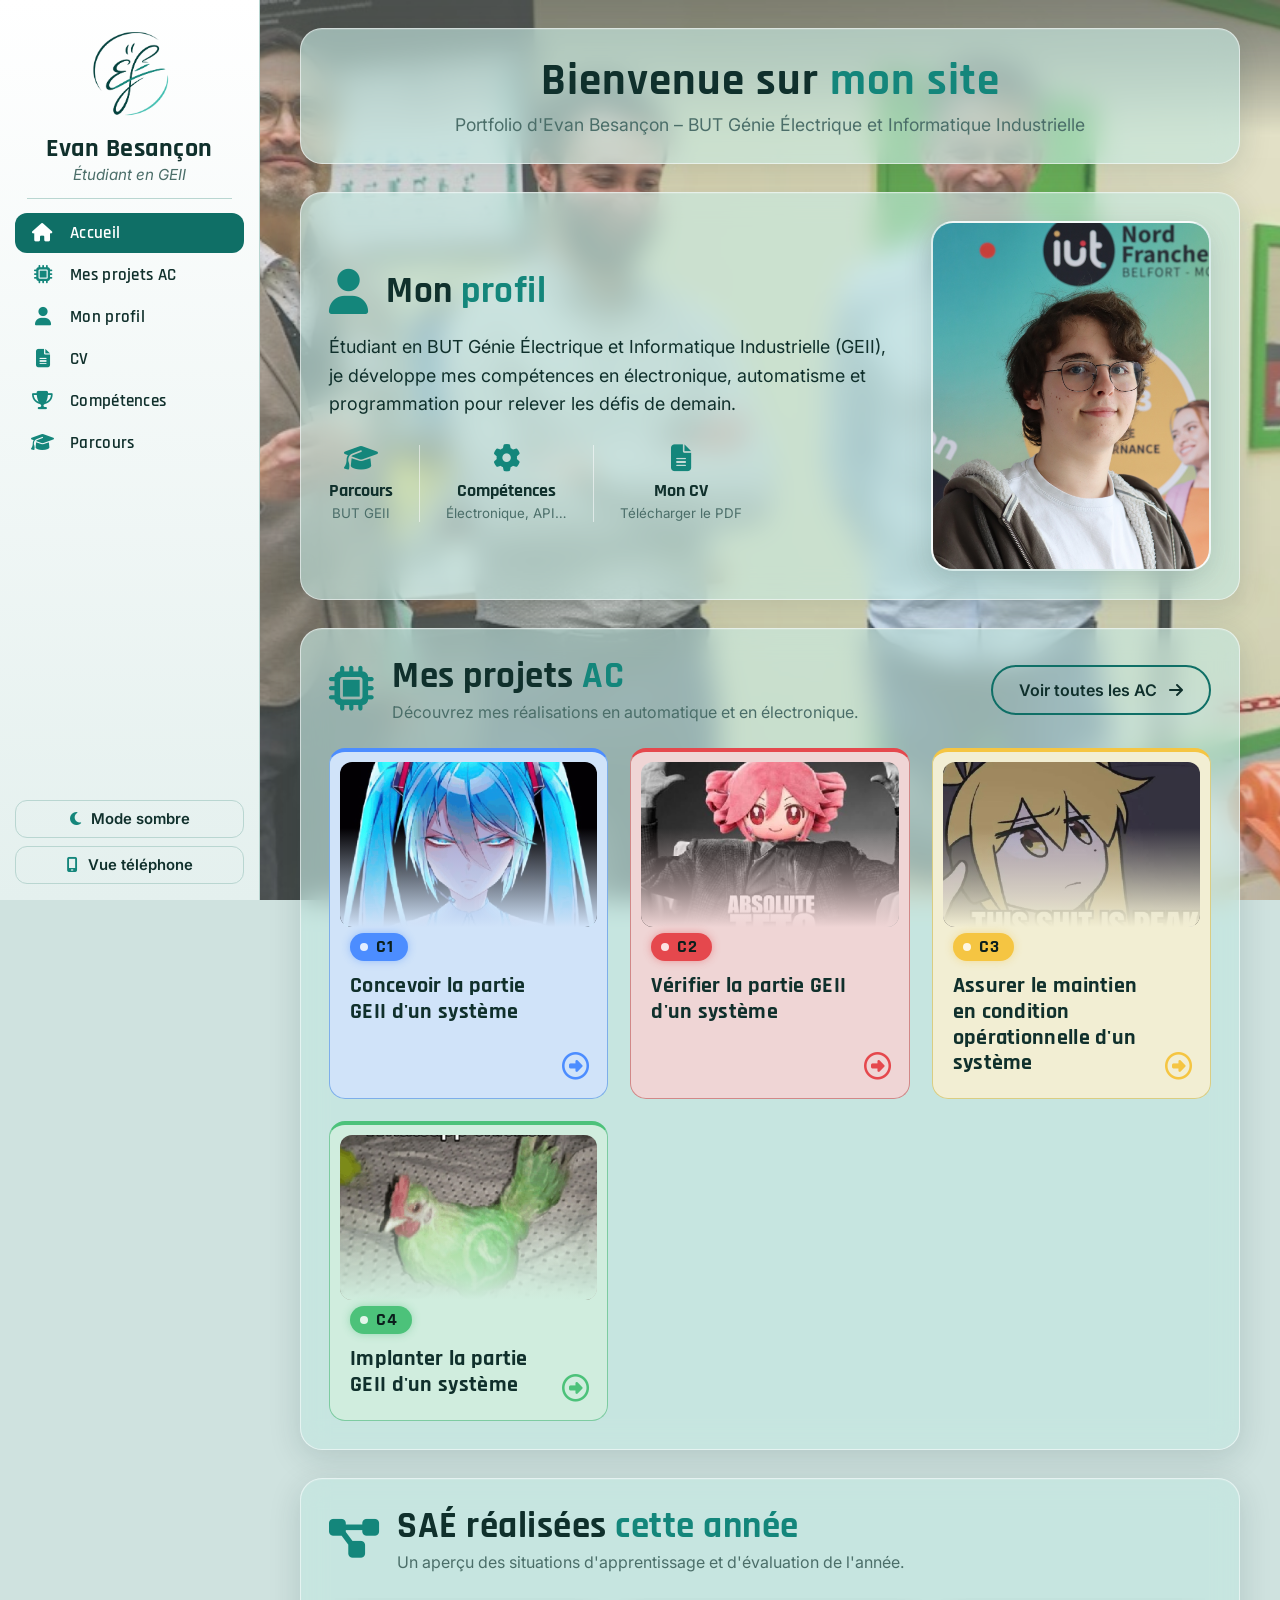
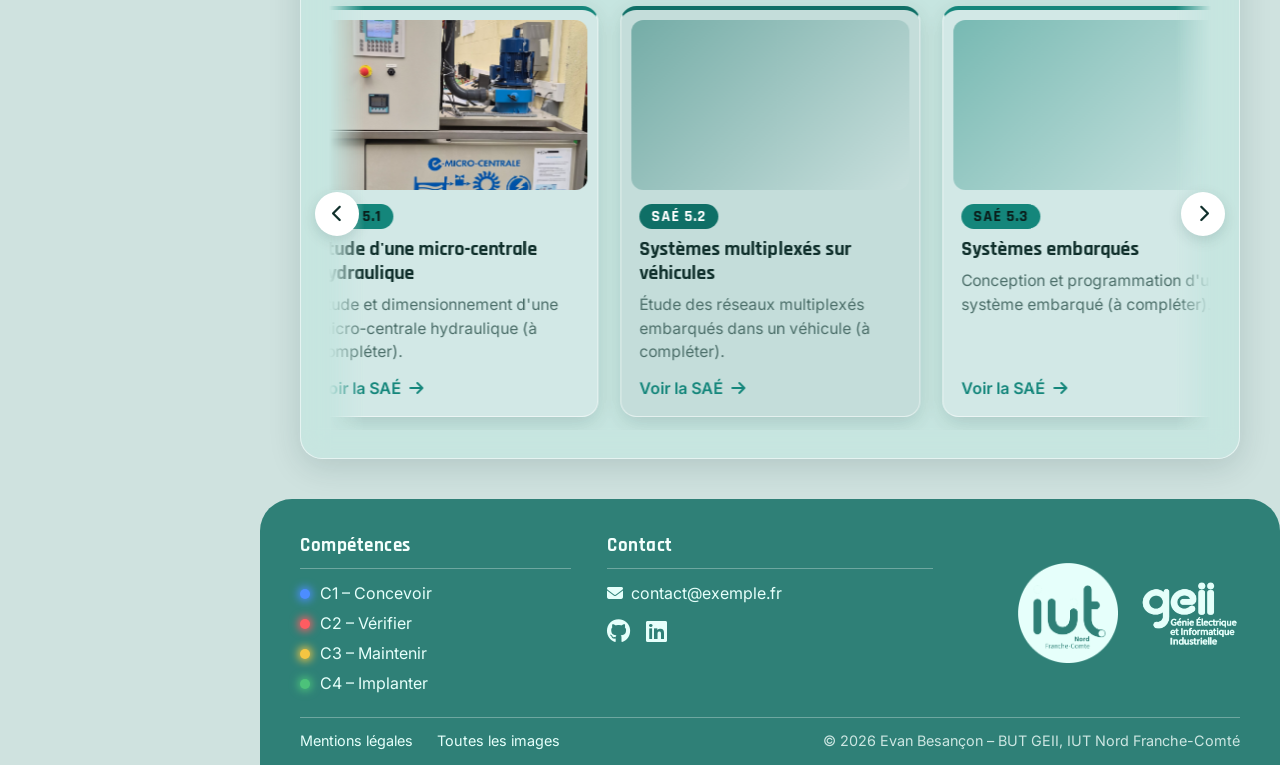
==== commit db11095a: "Change CV download link and update text Updated the CV download link and text." ====
--- a/index.html
+++ b/index.html
@@ -126,10 +126,10 @@
                 <strong>Compétences</strong>
                 <small>Électronique, API…</small>
               </a>
-              <a class="info-item" href="cv.pdf" download>
+              <a class="info-item" href="pdf/cv.pdf" download>
                 <i class="fa-solid fa-file-lines"></i>
                 <strong>Mon CV</strong>
-                <small>À télécharger</small>
+                <small>Télécharger le PDF</small>
               </a>
             </div>
           </div>
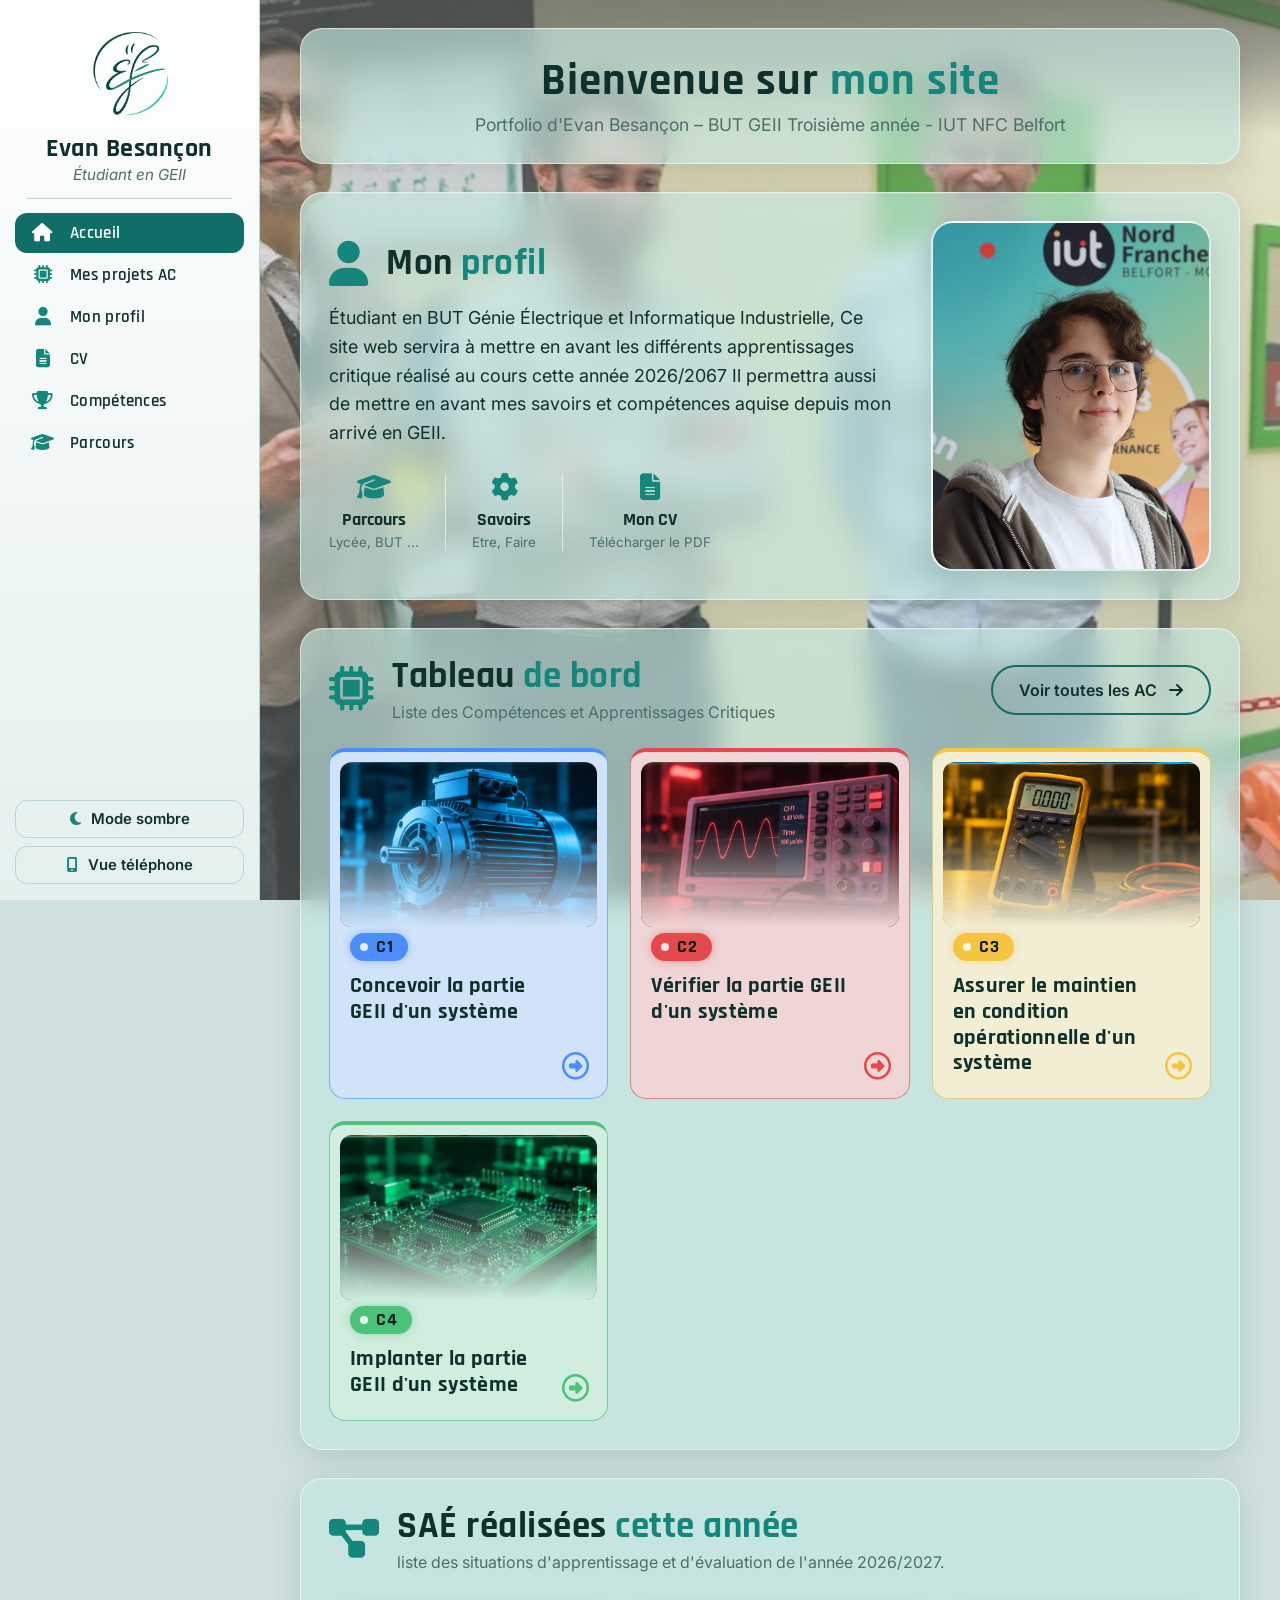
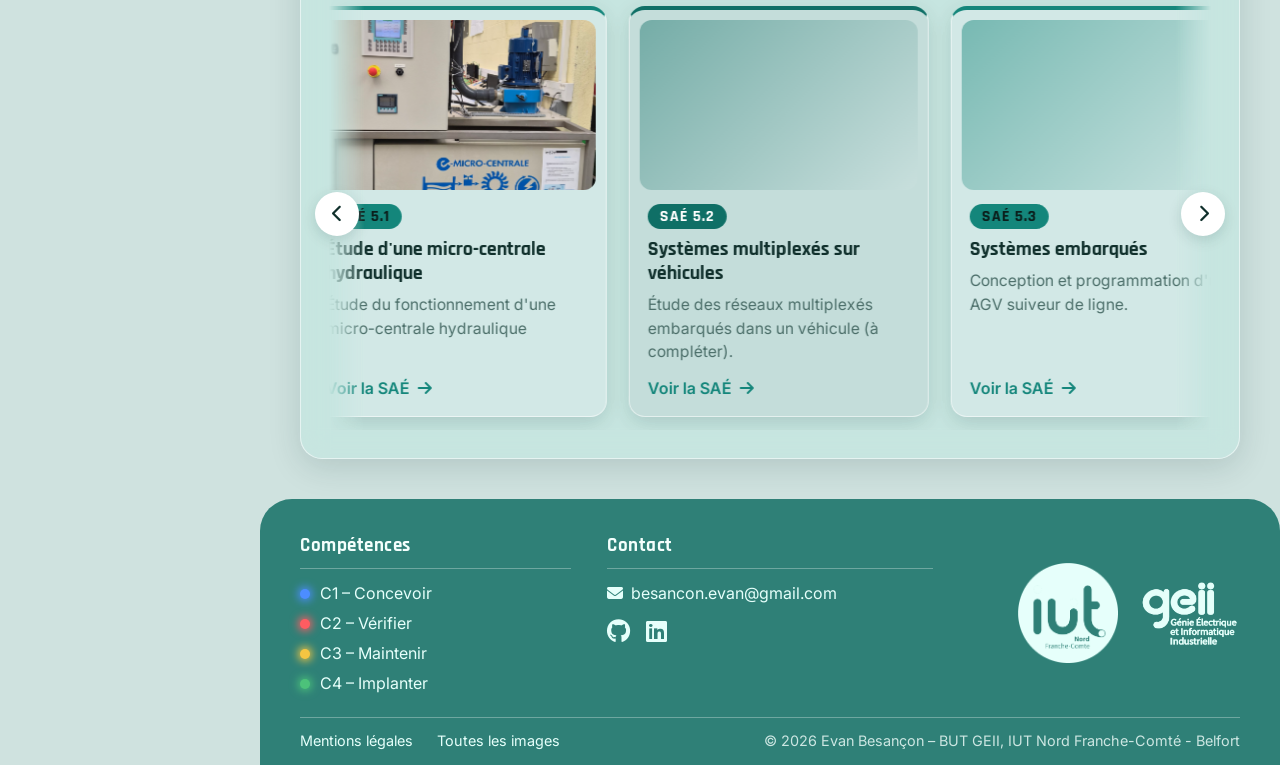
==== commit 4dc5247a: "Revise portfolio details and profile description Updated portfolio information and modified text to " ====
--- a/index.html
+++ b/index.html
@@ -96,7 +96,7 @@
       <!-- ===== PARTIE 1 : BIENVENUE ===== -->
       <section class="block welcome boot" style="--i:1">
         <h2>Bienvenue sur <span>mon site</span></h2>
-        <p>Portfolio d'Evan Besançon – BUT Génie Électrique et Informatique Industrielle</p>
+        <p>Portfolio d'Evan Besançon – BUT GEII Troisième année - IUT NFC Belfort</p>
       </section>
 
       <!-- ===== PARTIE 2 : PROFIL ===== -->
@@ -110,21 +110,21 @@
 
             <!-- MODIFIE CE TEXTE avec tes mots -->
             <p class="profile-text">
-              Étudiant en BUT Génie Électrique et Informatique Industrielle (GEII),
-              je développe mes compétences en électronique, automatisme et
-              programmation pour relever les défis de demain.
+              Étudiant en BUT Génie Électrique et Informatique Industrielle,
+              Ce site web servira à mettre en avant les différents apprentissages critique réalisé au cours cette année 2026/2067
+              Il permettra aussi de mettre en avant mes savoirs et compétences aquise depuis mon arrivé en GEII.
             </p>
 
             <div class="profile-info">
               <a class="info-item" href="parcours.html">
                 <i class="fa-solid fa-graduation-cap"></i>
                 <strong>Parcours</strong>
-                <small>BUT GEII</small>
+                <small>Lycée, BUT ...</small>
               </a>
               <a class="info-item" href="competences.html">
                 <i class="fa-solid fa-gear"></i>
-                <strong>Compétences</strong>
-                <small>Électronique, API…</small>
+                <strong>Savoirs</strong>
+                <small>Etre, Faire</small>
               </a>
               <a class="info-item" href="pdf/cv.pdf" download>
                 <i class="fa-solid fa-file-lines"></i>
@@ -134,7 +134,7 @@
             </div>
           </div>
 
-          <!-- Ta photo : dépose images/photo.jpg -->
+          <!-- photo profil:-->
           <div class="profile-photo">
             <i class="fa-solid fa-user"></i>
             <img src="images/photo.jpg" alt="Photo d'Evan Besançon" onerror="this.remove()">
@@ -148,8 +148,8 @@
           <div class="section-title">
             <i class="fa-solid fa-microchip"></i>
             <div>
-              <h2>Mes projets <span>AC</span></h2>
-              <p>Découvrez mes réalisations en automatique et en électronique.</p>
+              <h2>Tableau <span>de bord</span></h2>
+              <p>Liste des Compétences et Apprentissages Critiques</p>
             </div>
           </div>
           <a href="projets.html" class="btn">Voir toutes les AC <i class="fa-solid fa-arrow-right"></i></a>
@@ -201,7 +201,7 @@
             <i class="fa-solid fa-diagram-project"></i>
             <div>
               <h2>SAÉ réalisées <span>cette année</span></h2>
-              <p>Un aperçu des situations d'apprentissage et d'évaluation de l'année.</p>
+              <p>liste des situations d'apprentissage et d'évaluation de l'année 2026/2027.</p>
             </div>
           </div>
         </div>
@@ -220,7 +220,7 @@
                 <div class="sae-body">
                   <span class="sae-tag">SAÉ 5.1</span>
                   <h3>Étude d'une micro-centrale hydraulique</h3>
-                  <p>Étude et dimensionnement d'une micro-centrale hydraulique (à compléter).</p>
+                  <p>Étude du fonctionnement d'une micro-centrale hydraulique</p>
                   <span class="sae-more">Voir la SAÉ <i class="fa-solid fa-arrow-right"></i></span>
                 </div>
               </a>
@@ -240,7 +240,7 @@
                 <div class="sae-body">
                   <span class="sae-tag">SAÉ 5.3</span>
                   <h3>Systèmes embarqués</h3>
-                  <p>Conception et programmation d'un système embarqué (à compléter).</p>
+                  <p>Conception et programmation d'un AGV suiveur de ligne.</p>
                   <span class="sae-more">Voir la SAÉ <i class="fa-solid fa-arrow-right"></i></span>
                 </div>
               </a>
@@ -290,7 +290,7 @@
         <div>
           <h4>Contact</h4>
           <ul>
-            <li><a href="mailto:contact@exemple.fr"><i class="fa-solid fa-envelope"></i>&nbsp; contact@exemple.fr</a></li>
+            <li><a href="mailto:besancon.evan@gmail.com"><i class="fa-solid fa-envelope"></i>&nbsp; besancon.evan@gmail.com </a></li>
           </ul>
           <div class="socials">
             <!-- TON LIEN GITHUB ICI -->
@@ -316,7 +316,7 @@
           <li><a href="mentions-legales.html">Mentions légales</a></li>
           <li><a href="images.html">Toutes les images</a></li>
         </ul>
-        <span>© 2026 Evan Besançon – BUT GEII, IUT Nord Franche-Comté</span>
+        <span>© 2026 Evan Besançon – BUT GEII, IUT Nord Franche-Comté - Belfort</span>
       </div>
     </footer>
 
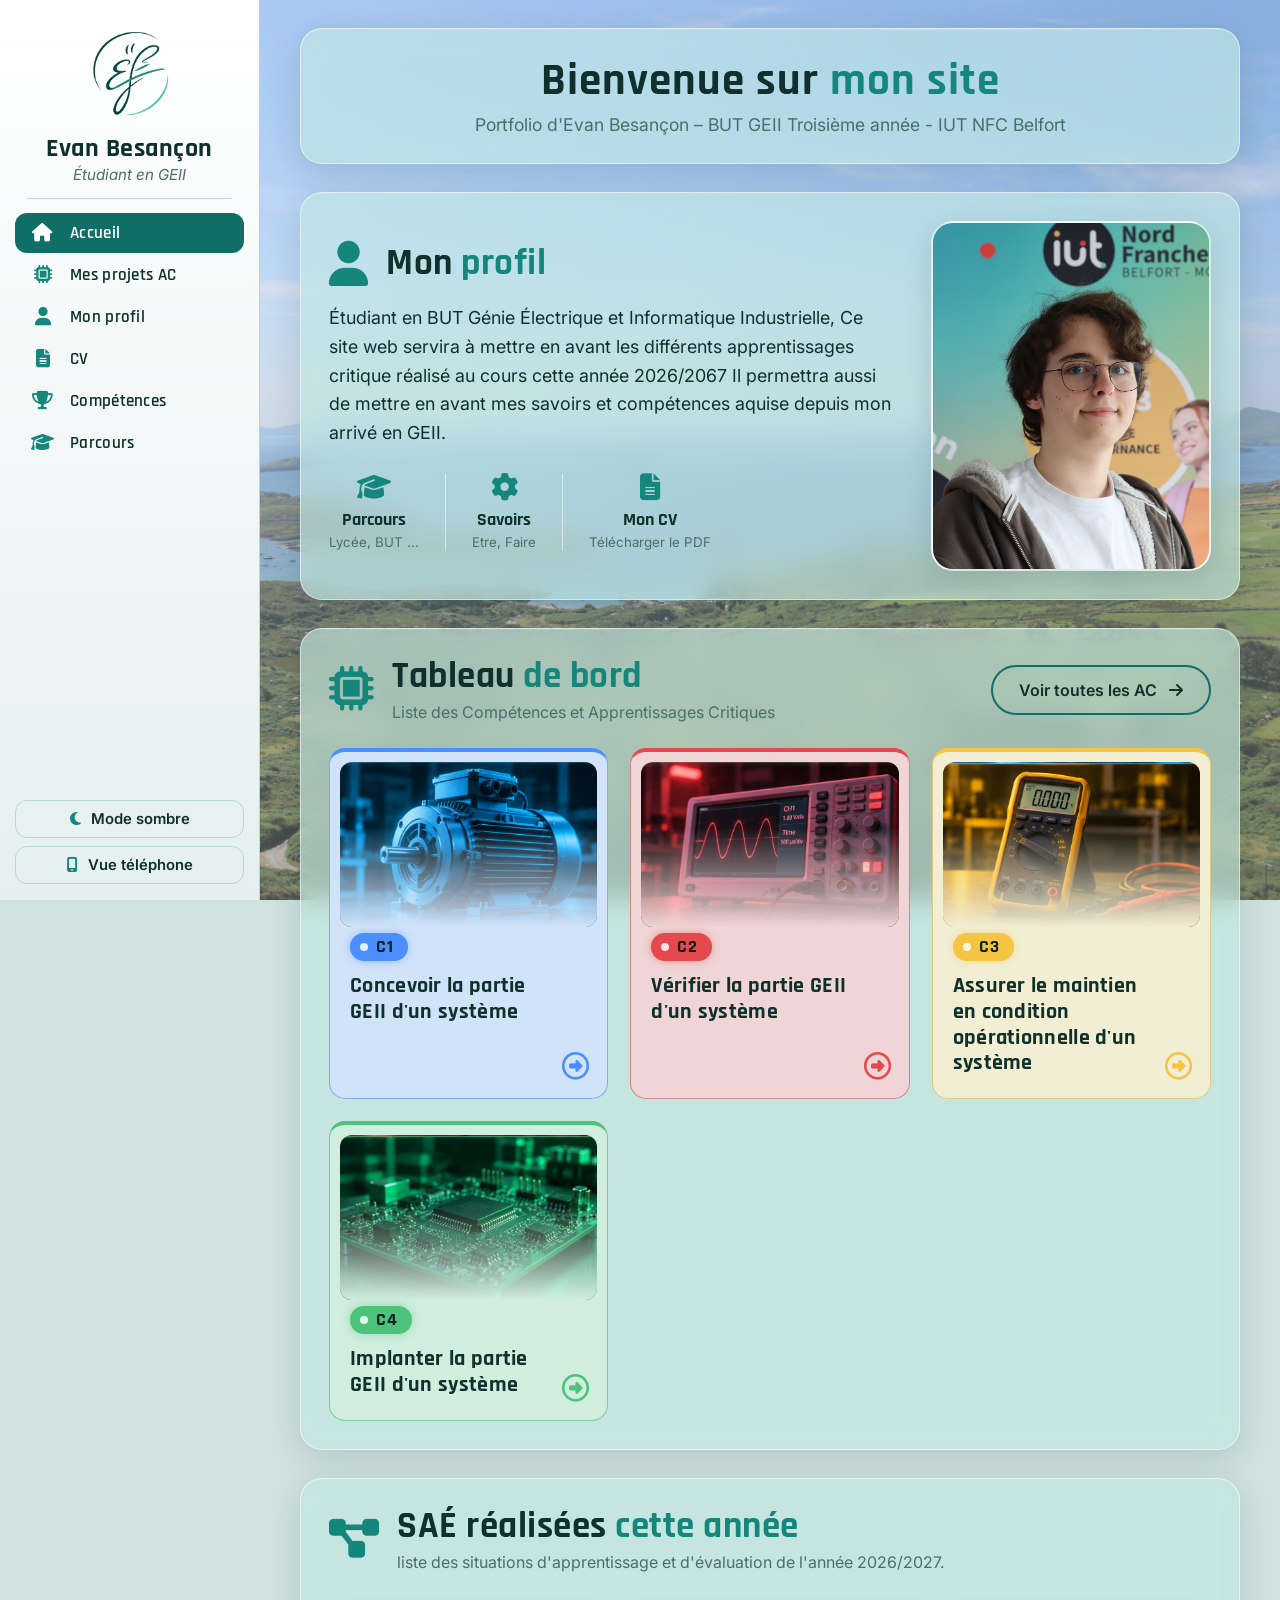
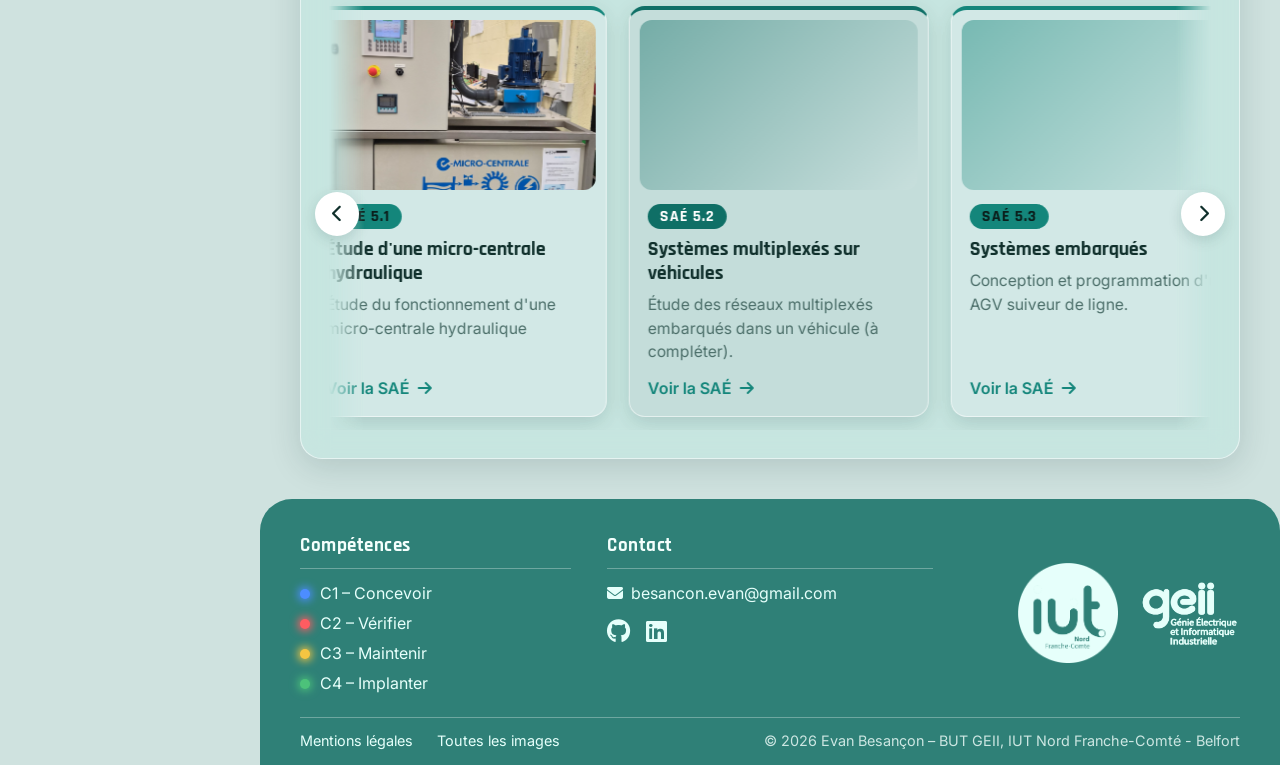
==== commit cfa3ded2: "Change wallpaper image extension to .JPG Updated wallpaper image file extension from .jpg to .JPG." ====
--- a/index.html
+++ b/index.html
@@ -28,7 +28,7 @@
   <style>
     /* Réglages de cette page */
     :root {
-      --wallpaper: url("images/fond.jpg");
+      --wallpaper: url("images/fond.JPG");
       --veil-opacity: .3;     /* 0 = image pure */
       --glass-opacity: .65;   /* part de turquoise des blocs */
       --glass-blur: 14px;     /* flou derrière les blocs */
